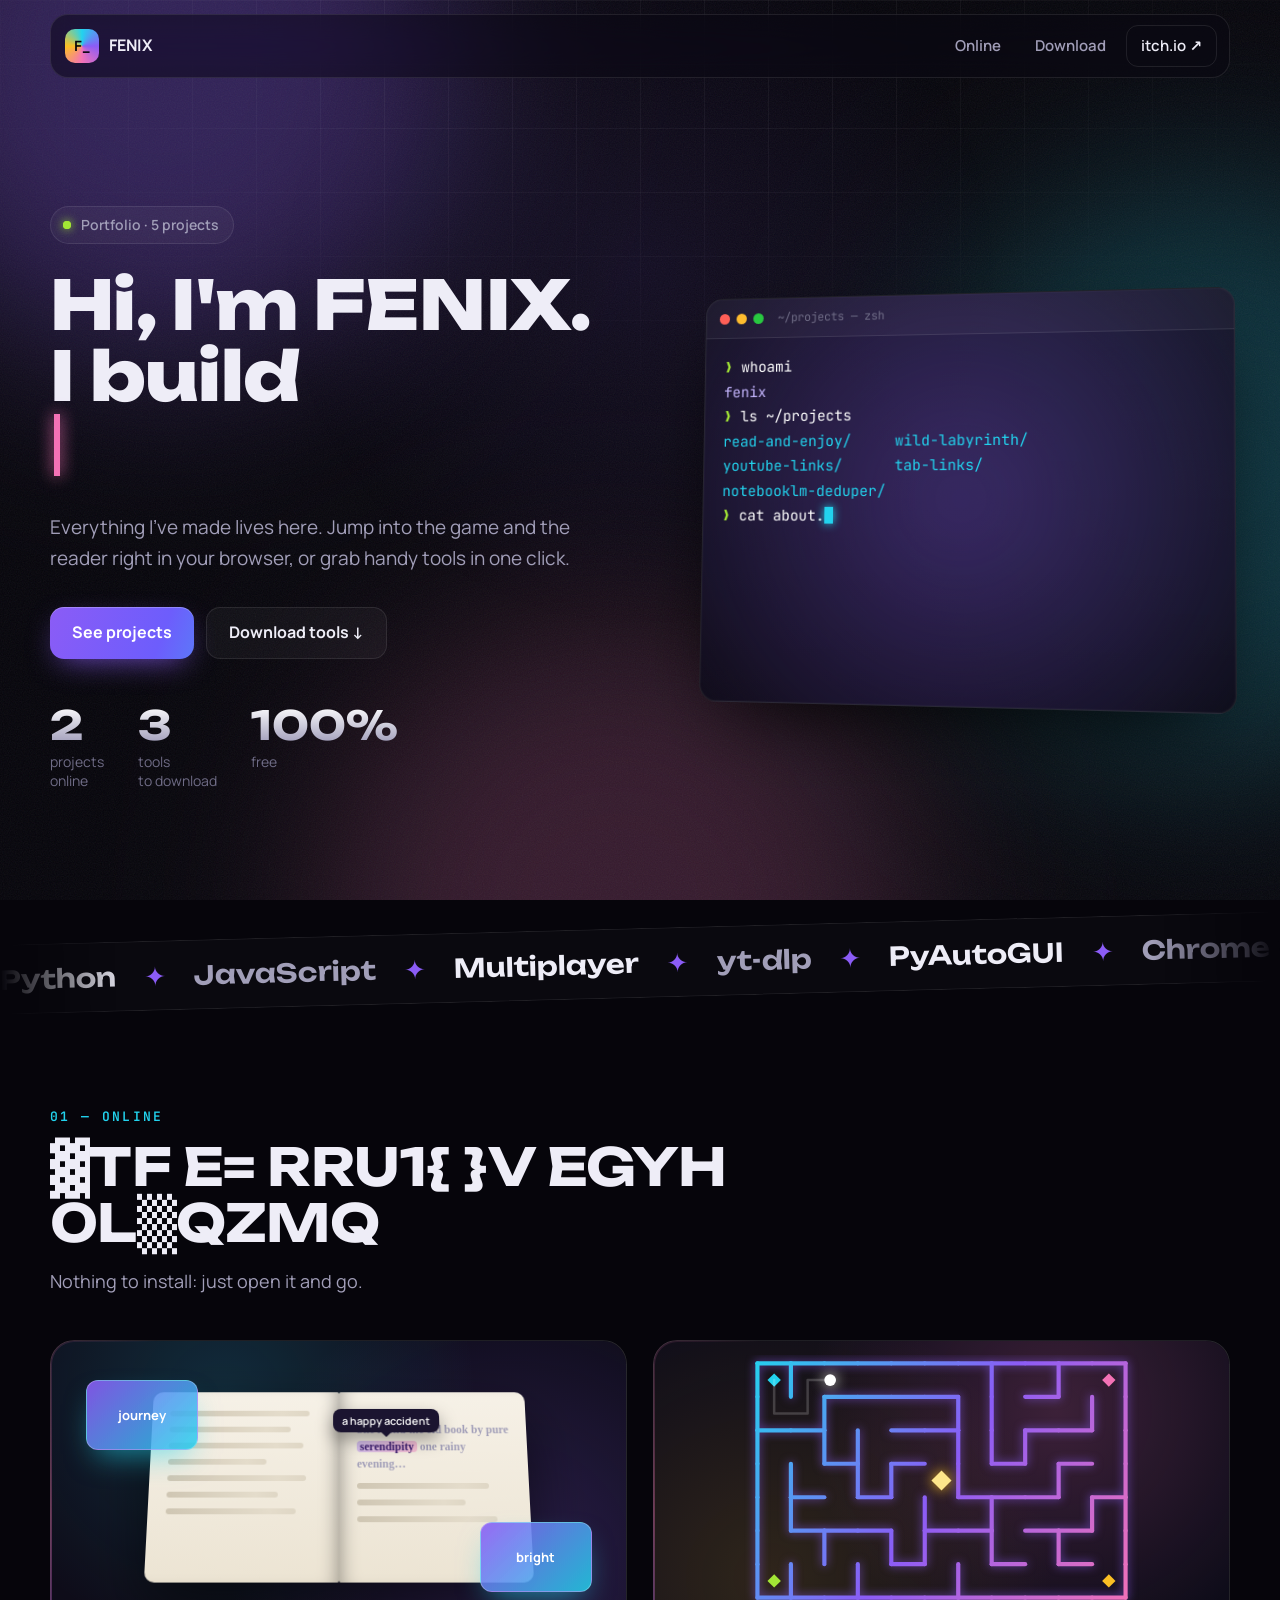
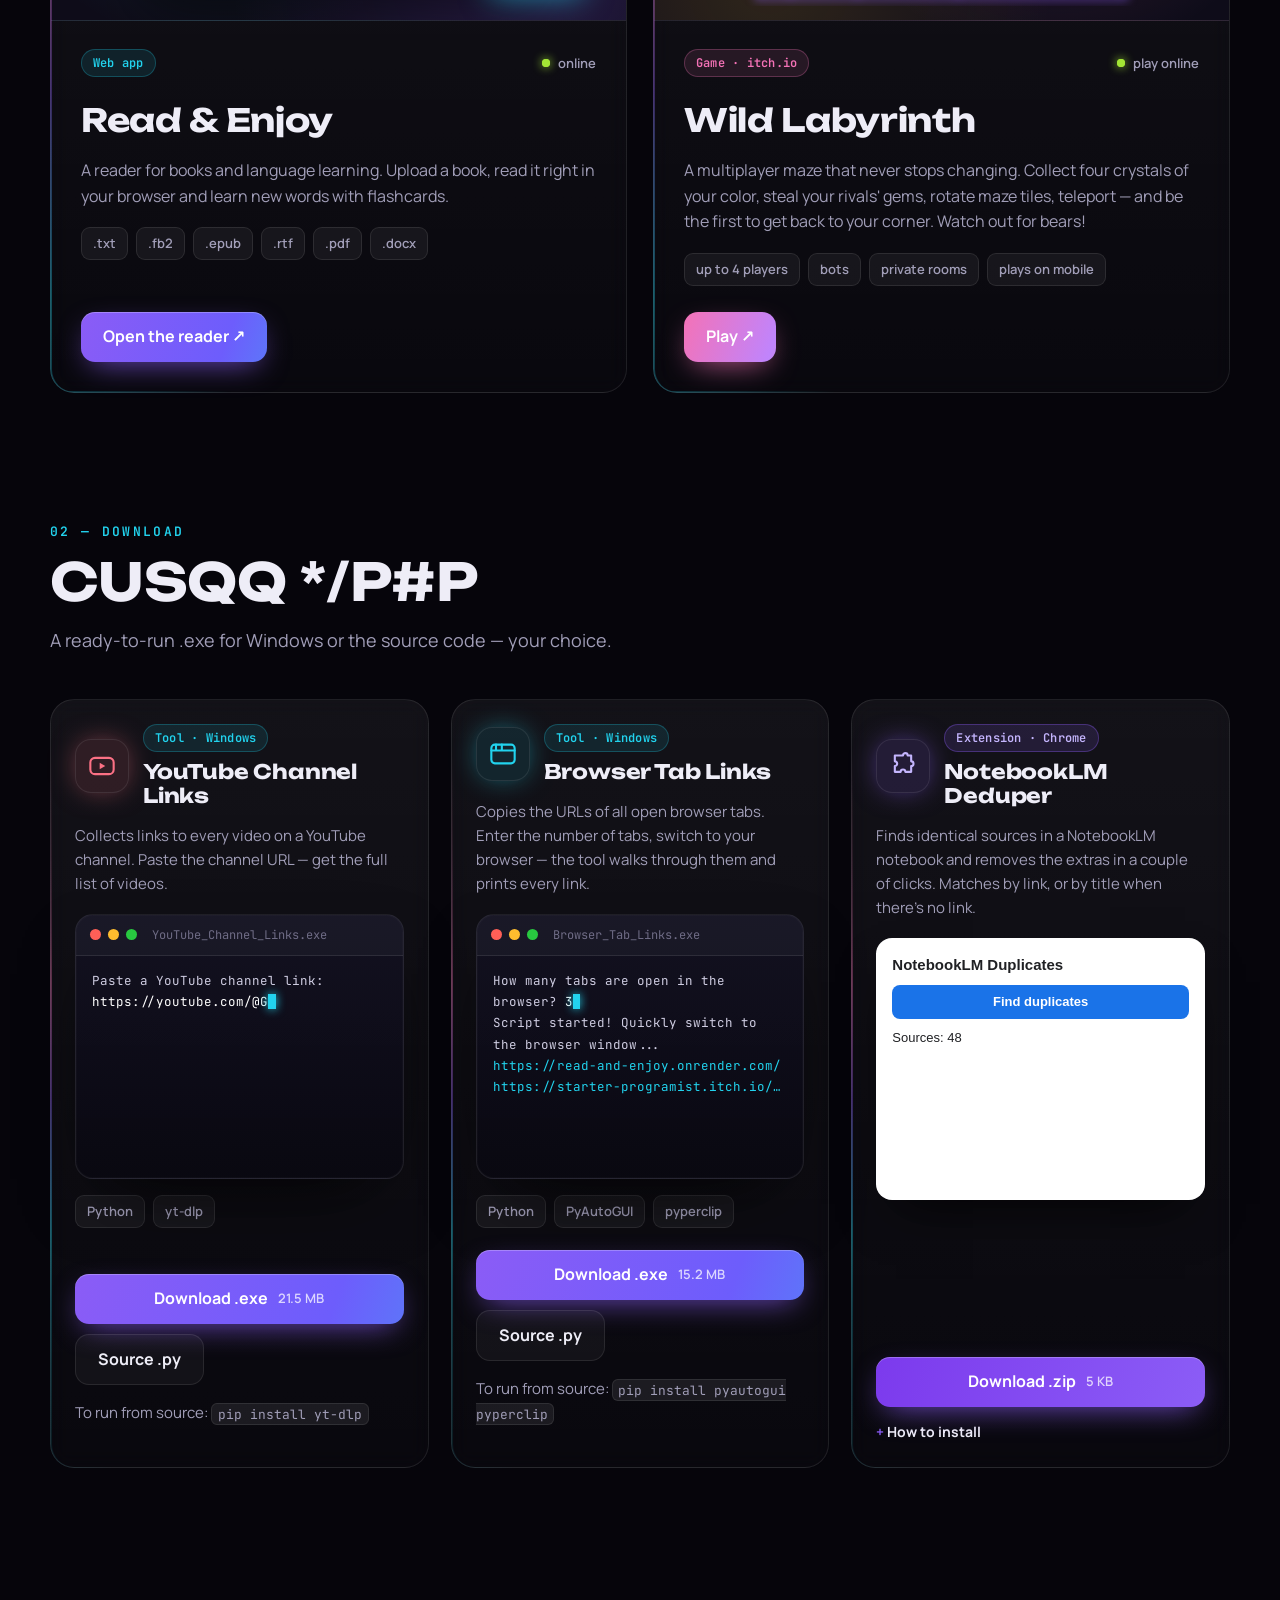
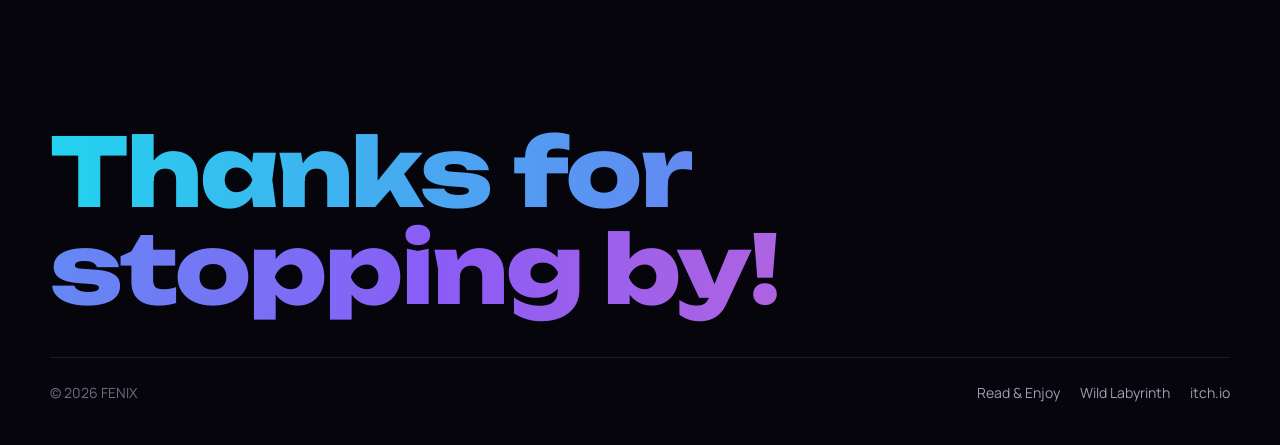
==== index.html @ 43aed77c "My_program First commit" ====
<!doctype html>
<html lang="en">
<head>
  <meta charset="utf-8">
  <meta name="viewport" content="width=device-width, initial-scale=1">
  <title>FENIX — projects</title>
  <meta name="description" content="The Read &amp; Enjoy reader, the Wild Labyrinth game and free tools to download.">
  <meta name="theme-color" content="#06050b">
  <meta property="og:title" content="FENIX — projects">
  <meta property="og:description" content="Games, a reading app and handy tools. Play, read, download.">
  <link rel="icon" href="data:image/svg+xml,%3Csvg xmlns='http://www.w3.org/2000/svg' viewBox='0 0 64 64'%3E%3Cdefs%3E%3ClinearGradient id='g' x1='0' y1='0' x2='1' y2='1'%3E%3Cstop offset='0' stop-color='%2322d3ee'/%3E%3Cstop offset='.5' stop-color='%238b5cf6'/%3E%3Cstop offset='1' stop-color='%23f472b6'/%3E%3C/linearGradient%3E%3C/defs%3E%3Crect width='64' height='64' rx='16' fill='url(%23g)'/%3E%3Ctext x='32' y='43' font-family='monospace' font-size='30' font-weight='700' text-anchor='middle' fill='%2306050b'%3EF_%3C/text%3E%3C/svg%3E">
  <link rel="preconnect" href="https://fonts.googleapis.com">
  <link rel="preconnect" href="https://fonts.gstatic.com" crossorigin>
  <link href="https://fonts.googleapis.com/css2?family=JetBrains+Mono:wght@400;600&family=Manrope:wght@400;500;600;700&family=Unbounded:wght@500;700;800&display=swap" rel="stylesheet">
  <link rel="stylesheet" href="style.css?v=5">
</head>
<body>
  <div class="progress" aria-hidden="true"></div>

  <div class="bg" aria-hidden="true">
    <div class="blob b1"></div>
    <div class="blob b2"></div>
    <div class="blob b3"></div>
    <div class="grid"></div>
    <div class="noise"></div>
  </div>
  <div class="spotlight" aria-hidden="true"></div>

  <header class="nav">
    <a class="brand" href="#top" aria-label="Back to top">
      <span class="brand-mark">F_</span>
      <span class="brand-name">FENIX</span>
    </a>
    <nav class="nav-links">
      <a href="#online">Online</a>
      <a href="#download">Download</a>
      <a class="nav-cta" href="https://starter-programist.itch.io/" target="_blank" rel="noopener">itch.io ↗</a>
    </nav>
  </header>

  <main id="top">
    <!-- ============ HERO ============ -->
    <section class="hero">
      <div class="hero-copy">
        <p class="pill reveal"><span class="pulse"></span>Portfolio · 5 projects</p>
        <h1 class="reveal">
          <span class="h1-line">Hi, I'm FENIX.</span>
          <span class="h1-line">I build</span>
          <span class="h1-typed"><span class="shimmer" id="typed">games</span><span class="caret" aria-hidden="true"></span></span>
        </h1>
        <p class="lead reveal">Everything I've made lives here. Jump into the game and the reader right in your browser, or grab handy tools in one click.</p>
        <div class="actions reveal">
          <a class="btn btn-primary" href="#online"><span>See projects</span></a>
          <a class="btn btn-ghost" href="#download">Download tools ↓</a>
        </div>
        <div class="stats reveal">
          <div class="stat"><b data-count="2">0</b><span>projects<br>online</span></div>
          <div class="stat"><b data-count="3">0</b><span>tools<br>to download</span></div>
          <div class="stat"><b data-count="100" data-suffix="%">0</b><span>free</span></div>
        </div>
      </div>

      <div class="terminal hero-term reveal" role="img" aria-label="Terminal listing my projects">
        <div class="term-bar"><i></i><i></i><i></i><span>~/projects — zsh</span></div>
        <pre class="term-body" data-script="hero" data-loop></pre>
      </div>
    </section>

    <div class="marquee" aria-hidden="true">
      <div class="marquee-track">
        <span>Python</span><span>✦</span><span>JavaScript</span><span>✦</span><span>Multiplayer</span><span>✦</span><span>yt-dlp</span><span>✦</span><span>PyAutoGUI</span><span>✦</span><span>Chrome Extensions</span><span>✦</span><span>WebGL</span><span>✦</span><span>Web Apps</span><span>✦</span>
        <span>Python</span><span>✦</span><span>JavaScript</span><span>✦</span><span>Multiplayer</span><span>✦</span><span>yt-dlp</span><span>✦</span><span>PyAutoGUI</span><span>✦</span><span>Chrome Extensions</span><span>✦</span><span>WebGL</span><span>✦</span><span>Web Apps</span><span>✦</span>
      </div>
    </div>

    <!-- ============ ONLINE ============ -->
    <section id="online" class="section">
      <div class="section-head reveal">
        <p class="eyebrow">01 — online</p>
        <h2 data-scramble>Run it right in your browser</h2>
        <p class="section-sub">Nothing to install: just open it and go.</p>
      </div>

      <div class="online-grid">
        <article class="card card-online reveal" data-tilt>
          <div class="card-visual reader-visual" aria-hidden="true">
            <div class="book">
              <div class="page page-left">
                <span class="ln" style="--w:92%"></span>
                <span class="ln" style="--w:80%"></span>
                <span class="ln" style="--w:88%"></span>
                <span class="ln" style="--w:64%"></span>
                <span class="ln" style="--w:90%"></span>
                <span class="ln" style="--w:72%"></span>
                <span class="ln" style="--w:84%"></span>
              </div>
              <div class="page page-right">
                <p class="book-text">She found the old book by pure <mark class="word">serendipity<span class="tip">a happy accident</span></mark> one rainy evening…</p>
                <span class="ln" style="--w:86%"></span>
                <span class="ln" style="--w:70%"></span>
                <span class="ln" style="--w:90%"></span>
              </div>
            </div>
            <div class="flash f1"><div class="flash-inner"><b>journey</b><b class="back">a long trip</b></div></div>
            <div class="flash f2"><div class="flash-inner"><b>bright</b><b class="back">full of light</b></div></div>
          </div>
          <div class="card-body">
            <div class="card-top">
              <span class="badge">Web app</span>
              <span class="live"><span class="pulse"></span>online</span>
            </div>
            <h3>Read &amp; Enjoy</h3>
            <p>A reader for books and language learning. Upload a book, read it right in your browser and learn new words with flashcards.</p>
            <ul class="chips">
              <li>.txt</li><li>.fb2</li><li>.epub</li><li>.rtf</li><li>.pdf</li><li>.docx</li>
            </ul>
            <a class="btn btn-primary" href="https://read-and-enjoy.onrender.com" target="_blank" rel="noopener"><span>Open the reader ↗</span></a>
          </div>
        </article>

        <article class="card card-online reveal" data-tilt>
          <div class="card-visual maze-visual" aria-hidden="true">
            <svg class="maze" viewBox="0 0 460 300" preserveAspectRatio="xMidYMid meet"></svg>
          </div>
          <div class="card-body">
            <div class="card-top">
              <span class="badge badge-pink">Game · itch.io</span>
              <span class="live"><span class="pulse"></span>play online</span>
            </div>
            <h3>Wild Labyrinth</h3>
            <p>A multiplayer maze that never stops changing. Collect four crystals of your color, steal your rivals' gems, rotate maze tiles, teleport — and be the first to get back to your corner. Watch out for bears!</p>
            <ul class="chips">
              <li>up to 4 players</li><li>bots</li><li>private rooms</li><li>plays on mobile</li>
            </ul>
            <a class="btn btn-primary btn-pink" href="https://starter-programist.itch.io/wild-labrynth" target="_blank" rel="noopener"><span>Play ↗</span></a>
          </div>
        </article>
      </div>
    </section>

    <!-- ============ DOWNLOAD ============ -->
    <section id="download" class="section">
      <div class="section-head reveal">
        <p class="eyebrow">02 — download</p>
        <h2 data-scramble>Handy tools</h2>
        <p class="section-sub">A ready-to-run .exe for Windows or the source code — your choice.</p>
      </div>

      <div class="dl-grid">
        <article class="card dl-card reveal" data-tilt>
          <div class="dl-head">
            <div class="dl-icon icon-red">
              <svg viewBox="0 0 24 24" aria-hidden="true"><rect x="2" y="5" width="20" height="14" rx="4"/><path d="M10 9.2v5.6l4.8-2.8z" class="fill"/></svg>
            </div>
            <div>
              <span class="badge">Tool · Windows</span>
              <h3>YouTube Channel Links</h3>
            </div>
          </div>
          <p>Collects links to every video on a YouTube channel. Paste the channel URL — get the full list of videos.</p>
          <div class="terminal mini">
            <div class="term-bar"><i></i><i></i><i></i><span>YouTube_Channel_Links.exe</span></div>
            <pre class="term-body" data-script="youtube"></pre>
          </div>
          <ul class="chips"><li>Python</li><li>yt-dlp</li></ul>
          <div class="dl-actions">
            <a class="btn btn-primary" href="downloads/YouTube_Channel_Links.exe" download><span>Download .exe</span><small>21.5 MB</small></a>
            <a class="btn btn-ghost" href="code.html?file=youtube">Source .py</a>
          </div>
          <p class="hint">To run from source: <code>pip install yt-dlp</code></p>
        </article>

        <article class="card dl-card reveal" data-tilt>
          <div class="dl-head">
            <div class="dl-icon icon-cyan">
              <svg viewBox="0 0 24 24" aria-hidden="true"><rect x="2" y="4" width="20" height="16" rx="3"/><path d="M2 9h20M6 4v5M11 4v5"/></svg>
            </div>
            <div>
              <span class="badge">Tool · Windows</span>
              <h3>Browser Tab Links</h3>
            </div>
          </div>
          <p>Copies the URLs of all open browser tabs. Enter the number of tabs, switch to your browser — the tool walks through them and prints every link.</p>
          <div class="terminal mini">
            <div class="term-bar"><i></i><i></i><i></i><span>Browser_Tab_Links.exe</span></div>
            <pre class="term-body" data-script="tabs"></pre>
          </div>
          <ul class="chips"><li>Python</li><li>PyAutoGUI</li><li>pyperclip</li></ul>
          <div class="dl-actions">
            <a class="btn btn-primary" href="downloads/Browser_Tab_Links.exe" download><span>Download .exe</span><small>15.2 MB</small></a>
            <a class="btn btn-ghost" href="code.html?file=tabs">Source .py</a>
          </div>
          <p class="hint">To run from source: <code>pip install pyautogui pyperclip</code></p>
        </article>

        <article class="card dl-card reveal" data-tilt>
          <div class="dl-head">
            <div class="dl-icon icon-violet">
              <svg viewBox="0 0 24 24" aria-hidden="true"><path d="M9 3h3a2 2 0 1 1 4 0h3v5a2 2 0 1 1 0 4v5h-5a2 2 0 1 0-4 0H5v-5a2 2 0 1 0 0-4V3z"/></svg>
            </div>
            <div>
              <span class="badge badge-violet">Extension · Chrome</span>
              <h3>NotebookLM Deduper</h3>
            </div>
          </div>
          <p>Finds identical sources in a NotebookLM notebook and removes the extras in a couple of clicks. Matches by link, or by title when there's no link.</p>
          <div class="popup-mock" data-popup>
            <div class="pm-title">NotebookLM Duplicates</div>
            <div class="pm-btn">Find duplicates</div>
            <div class="pm-status">Open a notebook and press the button.</div>
            <div class="pm-list">
              <div>youtube.com/watch?v=dQw… — remove: 2</div>
              <div>Lecture 3. Neural networks — remove: 1</div>
              <div>medium.com/@ai/attention… — remove: 1</div>
            </div>
            <div class="pm-btn pm-danger">Remove found duplicates</div>
          </div>
          <div class="dl-actions">
            <a class="btn btn-primary btn-violet" href="downloads/notebooklm_deduper.zip" download><span>Download .zip</span><small>5 KB</small></a>
          </div>
          <details class="install">
            <summary>How to install</summary>
            <ol>
              <li>Unzip the archive — you'll get the <code>notebooklm_deduper</code> folder.</li>
              <li>Open <code>chrome://extensions</code> in Chrome.</li>
              <li>Turn on “Developer mode” in the top right corner.</li>
              <li>Click “Load unpacked” and pick the folder.</li>
            </ol>
          </details>
        </article>
      </div>

      <div class="notice reveal">
        <div class="notice-icon">
          <svg viewBox="0 0 24 24" aria-hidden="true"><path d="M12 2l8 3v6c0 5-3.4 9.4-8 11-4.6-1.6-8-6-8-11V5z"/><path d="M8.5 12l2.5 2.5 4.5-5"/></svg>
        </div>
        <p><strong>Windows may warn you about an “unknown publisher”.</strong> That happens with any program without a paid code-signing certificate. Click “More info” → “Run anyway”. Rather not run an .exe? Download the source and run it with Python.</p>
      </div>
    </section>
  </main>

  <footer class="footer">
    <p class="footer-big"><span class="shimmer">Thanks for stopping by!</span></p>
    <div class="footer-row">
      <span>© <span id="year">2026</span> FENIX</span>
      <nav>
        <a href="https://read-and-enjoy.onrender.com" target="_blank" rel="noopener">Read &amp; Enjoy</a>
        <a href="https://starter-programist.itch.io/wild-labrynth" target="_blank" rel="noopener">Wild Labyrinth</a>
        <a href="https://starter-programist.itch.io/" target="_blank" rel="noopener">itch.io</a>
      </nav>
    </div>
  </footer>

  <script src="script.js?v=5"></script>
</body>
</html>
---- style.css ----
@property --angle {
  syntax: "<angle>";
  initial-value: 0deg;
  inherits: false;
}

:root {
  --bg: #06050b;
  --bg-2: #0e0c19;
  --text: #eeedf7;
  --muted: #a19eb8;
  --dim: #6f6c86;
  --line: rgba(255, 255, 255, .09);
  --glass: rgba(255, 255, 255, .04);
  --cyan: #22d3ee;
  --violet: #8b5cf6;
  --pink: #f472b6;
  --amber: #fbbf24;
  --lime: #a3e635;
  --red: #fb7185;
  --grad: linear-gradient(90deg, var(--cyan), var(--violet), var(--pink), var(--amber), var(--cyan));
  --radius: 24px;
  --font-display: "Unbounded", system-ui, sans-serif;
  --font-body: "Manrope", system-ui, sans-serif;
  --font-mono: "JetBrains Mono", ui-monospace, Consolas, monospace;
  color-scheme: dark;
}

*, *::before, *::after { box-sizing: border-box; }

html { scroll-behavior: smooth; scroll-padding-top: 90px; }

body {
  margin: 0;
  background: var(--bg);
  color: var(--text);
  font: 16px/1.6 var(--font-body);
  overflow-x: hidden;
  -webkit-font-smoothing: antialiased;
}

a { color: inherit; text-decoration: none; }

::selection { background: rgba(139, 92, 246, .45); }

code {
  font-family: var(--font-mono);
  font-size: .86em;
  padding: .12em .45em;
  border-radius: 6px;
  background: rgba(255, 255, 255, .07);
  border: 1px solid var(--line);
}

/* ---------- background ---------- */
.bg { position: fixed; inset: 0; z-index: -2; overflow: hidden; pointer-events: none; }

.blob {
  position: absolute;
  width: 46vmax;
  height: 46vmax;
  border-radius: 50%;
  filter: blur(90px);
  opacity: .32;
  mix-blend-mode: screen;
}
.b1 { background: var(--violet); top: -18vmax; left: -10vmax; animation: drift1 22s ease-in-out infinite alternate; }
.b2 { background: var(--cyan); top: 20vh; right: -18vmax; opacity: .22; animation: drift2 26s ease-in-out infinite alternate; }
.b3 { background: var(--pink); bottom: -24vmax; left: 25vw; opacity: .2; animation: drift3 30s ease-in-out infinite alternate; }

@keyframes drift1 { to { transform: translate(18vw, 22vh) scale(1.15); } }
@keyframes drift2 { to { transform: translate(-22vw, 18vh) scale(.9); } }
@keyframes drift3 { to { transform: translate(-16vw, -26vh) scale(1.2); } }

.grid {
  position: absolute;
  inset: 0;
  background-image:
    linear-gradient(rgba(255, 255, 255, .045) 1px, transparent 1px),
    linear-gradient(90deg, rgba(255, 255, 255, .045) 1px, transparent 1px);
  background-size: 64px 64px;
  mask-image: radial-gradient(ellipse 80% 60% at 50% 0%, #000 30%, transparent 75%);
  -webkit-mask-image: radial-gradient(ellipse 80% 60% at 50% 0%, #000 30%, transparent 75%);
}

.noise {
  position: absolute;
  inset: 0;
  opacity: .07;
  background-image: url("data:image/svg+xml,%3Csvg xmlns='http://www.w3.org/2000/svg' width='160' height='160'%3E%3Cfilter id='n'%3E%3CfeTurbulence type='fractalNoise' baseFrequency='.85' numOctaves='3' stitchTiles='stitch'/%3E%3C/filter%3E%3Crect width='100%25' height='100%25' filter='url(%23n)'/%3E%3C/svg%3E");
}

.spotlight {
  position: fixed;
  inset: 0;
  z-index: -1;
  pointer-events: none;
  background: radial-gradient(600px circle at var(--x, 50%) var(--y, 30%), rgba(139, 92, 246, .1), transparent 60%);
}

.progress {
  position: fixed;
  top: 0;
  left: 0;
  height: 3px;
  width: 100%;
  z-index: 100;
  transform-origin: 0 50%;
  transform: scaleX(var(--p, 0));
  background: var(--grad);
  box-shadow: 0 0 14px rgba(139, 92, 246, .8);
}

/* ---------- shimmer text ---------- */
.shimmer {
  background: var(--grad);
  background-size: 300% 100%;
  -webkit-background-clip: text;
  background-clip: text;
  color: transparent;
  animation: shimmer 7s linear infinite;
}
@keyframes shimmer { to { background-position: 150% 0; } }

/* ---------- nav ---------- */
.nav {
  position: sticky;
  top: 14px;
  z-index: 50;
  display: flex;
  align-items: center;
  justify-content: space-between;
  gap: 16px;
  width: min(1180px, calc(100% - 32px));
  margin: 14px auto 0;
  padding: 10px 12px 10px 14px;
  border: 1px solid var(--line);
  border-radius: 18px;
  background: rgba(10, 9, 18, .55);
  backdrop-filter: blur(16px) saturate(140%);
  -webkit-backdrop-filter: blur(16px) saturate(140%);
}

.brand { display: flex; align-items: center; gap: 10px; font-weight: 700; letter-spacing: .01em; }
.brand-mark {
  display: grid;
  place-items: center;
  width: 34px;
  height: 34px;
  border-radius: 10px;
  font: 700 14px var(--font-mono);
  color: var(--bg);
  background: conic-gradient(from var(--angle), var(--cyan), var(--violet), var(--pink), var(--amber), var(--cyan));
  animation: spin 6s linear infinite;
}
@keyframes spin { to { --angle: 360deg; } }

.nav-links { display: flex; align-items: center; gap: 6px; }
.nav-links a {
  padding: 8px 14px;
  border-radius: 12px;
  color: var(--muted);
  font-weight: 600;
  font-size: 15px;
  transition: color .2s, background .2s;
}
.nav-links a:hover { color: var(--text); background: rgba(255, 255, 255, .06); }
.nav-links .nav-cta { color: var(--text); border: 1px solid var(--line); }

/* ---------- layout ---------- */
main { width: min(1180px, calc(100% - 32px)); margin: 0 auto; }

.section { padding: 110px 0 20px; }

.section-head { max-width: 720px; margin-bottom: 44px; }

.eyebrow {
  margin: 0 0 14px;
  font: 600 13px var(--font-mono);
  letter-spacing: .18em;
  text-transform: uppercase;
  color: var(--cyan);
}

h1, h2, h3 { font-family: var(--font-display); margin: 0; letter-spacing: -.01em; }

h2 { font-size: clamp(30px, 4.6vw, 52px); line-height: 1.08; font-weight: 700; }

.section-sub { margin: 16px 0 0; color: var(--muted); font-size: 18px; }

/* ---------- hero ---------- */
.hero {
  display: grid;
  grid-template-columns: 1.05fr .95fr;
  align-items: center;
  gap: 48px;
  min-height: calc(100vh - 80px);
  padding: 60px 0 40px;
}

.pill {
  display: inline-flex;
  align-items: center;
  gap: 10px;
  margin: 0 0 26px;
  padding: 7px 14px 7px 12px;
  border: 1px solid var(--line);
  border-radius: 99px;
  background: var(--glass);
  color: var(--muted);
  font-size: 14px;
  font-weight: 600;
}

.pulse {
  position: relative;
  width: 8px;
  height: 8px;
  border-radius: 50%;
  background: var(--lime);
  box-shadow: 0 0 10px var(--lime);
  flex: none;
}
.pulse::after {
  content: "";
  position: absolute;
  inset: 0;
  border-radius: 50%;
  border: 2px solid var(--lime);
  animation: ping 1.8s ease-out infinite;
}
@keyframes ping { to { transform: scale(3); opacity: 0; } }

h1 { font-size: clamp(36px, 5.6vw, 68px); line-height: 1.04; font-weight: 800; }
.h1-line { display: block; }
.h1-typed { display: block; min-height: 1.1em; white-space: nowrap; }

.caret {
  display: inline-block;
  width: .08em;
  height: .9em;
  margin-left: .06em;
  vertical-align: -.06em;
  background: var(--pink);
  box-shadow: 0 0 16px var(--pink);
  animation: blink 1s steps(1) infinite;
}
@keyframes blink { 50% { opacity: 0; } }

.lead { max-width: 540px; margin: 26px 0 0; color: var(--muted); font-size: clamp(17px, 1.6vw, 19px); }

.actions { display: flex; flex-wrap: wrap; gap: 12px; margin-top: 34px; }

.stats { display: flex; gap: 34px; margin-top: 46px; }
.stat b {
  display: block;
  font: 700 clamp(30px, 3.4vw, 40px)/1 var(--font-display);
  background: linear-gradient(180deg, #fff, #9d9ab8);
  -webkit-background-clip: text;
  background-clip: text;
  color: transparent;
}
.stat span { display: block; margin-top: 8px; color: var(--dim); font-size: 14px; line-height: 1.35; }

/* ---------- buttons ---------- */
.btn {
  position: relative;
  display: inline-flex;
  align-items: center;
  justify-content: center;
  gap: 10px;
  min-height: 50px;
  padding: 12px 22px;
  border-radius: 14px;
  font-weight: 700;
  font-size: 16px;
  white-space: nowrap;
  overflow: hidden;
  isolation: isolate;
  transition: transform .25s cubic-bezier(.2, .8, .2, 1), box-shadow .25s, background-color .25s;
}
.btn:hover { transform: translateY(-2px); }
.btn:active { transform: translateY(0) scale(.98); }
.btn:focus-visible { outline: 2px solid var(--cyan); outline-offset: 3px; }

.btn-primary {
  color: #fff;
  background: linear-gradient(110deg, var(--violet), #6d5dfc 40%, var(--cyan));
  background-size: 200% 100%;
  box-shadow: 0 10px 30px -10px rgba(139, 92, 246, .8), inset 0 1px 0 rgba(255, 255, 255, .25);
  animation: btnflow 5s ease-in-out infinite alternate;
}
.btn-primary:hover { box-shadow: 0 16px 40px -10px rgba(139, 92, 246, 1), inset 0 1px 0 rgba(255, 255, 255, .3); }
.btn-primary::after {
  content: "";
  position: absolute;
  inset: 0;
  z-index: -1;
  background: linear-gradient(100deg, transparent 30%, rgba(255, 255, 255, .45) 50%, transparent 70%);
  transform: translateX(-120%);
  animation: sweep 3.6s ease-in-out infinite;
}
@keyframes btnflow { to { background-position: 100% 0; } }
@keyframes sweep { 60%, 100% { transform: translateX(120%); } }

.btn-pink { background-image: linear-gradient(110deg, var(--pink), #c084fc 50%, var(--amber)); box-shadow: 0 10px 30px -10px rgba(244, 114, 182, .8); }
.btn-pink:hover { box-shadow: 0 16px 40px -10px rgba(244, 114, 182, 1); }
.btn-violet { background-image: linear-gradient(110deg, #7c3aed, var(--violet) 50%, var(--pink)); }

.btn small { font-weight: 600; font-size: 13px; opacity: .75; }

.btn-ghost {
  color: var(--text);
  border: 1px solid var(--line);
  background: rgba(255, 255, 255, .04);
}
.btn-ghost:hover { background: rgba(255, 255, 255, .09); border-color: rgba(255, 255, 255, .2); }

/* ---------- terminal ---------- */
.terminal {
  position: relative;
  border: 1px solid var(--line);
  border-radius: 18px;
  background: linear-gradient(180deg, rgba(20, 18, 34, .88), rgba(10, 9, 18, .92));
  box-shadow: 0 30px 80px -30px rgba(0, 0, 0, .9), 0 0 0 1px rgba(255, 255, 255, .02) inset;
  overflow: hidden;
}

.term-bar {
  display: flex;
  align-items: center;
  gap: 7px;
  padding: 12px 14px;
  border-bottom: 1px solid var(--line);
  background: rgba(255, 255, 255, .03);
}
.term-bar i { width: 11px; height: 11px; border-radius: 50%; background: #ff5f57; }
.term-bar i:nth-child(2) { background: #febc2e; }
.term-bar i:nth-child(3) { background: #28c840; }
.term-bar span { margin-left: 8px; color: var(--dim); font: 12px var(--font-mono); overflow: hidden; text-overflow: ellipsis; white-space: nowrap; }

.term-body {
  margin: 0;
  padding: 18px 20px 22px;
  font: 14px/1.7 var(--font-mono);
  color: #cfcde2;
  white-space: pre-wrap;
  word-break: break-word;
}
.term-body .t-row { display: block; }
.term-body .pr { color: var(--lime); }
.term-body .ty { color: #fff; }
.term-body .c { color: var(--cyan); }
.term-body .v { color: #c4b5fd; }
.term-body .ok { color: var(--lime); }
.term-body .dim { color: var(--dim); }
.term-caret {
  display: inline-block;
  width: .6em;
  height: 1.15em;
  vertical-align: -.2em;
  background: var(--cyan);
  box-shadow: 0 0 10px var(--cyan);
  animation: blink 1s steps(1) infinite;
}

.hero-term { transform: perspective(1200px) rotateY(-8deg) rotateX(3deg); }
.hero-term .term-body { min-height: 372px; font-size: 15px; }
.hero-term::before {
  content: "";
  position: absolute;
  inset: -40%;
  z-index: -1;
  background: radial-gradient(circle, rgba(139, 92, 246, .35), transparent 60%);
  filter: blur(40px);
}

.terminal.mini .term-body { min-height: 222px; font-size: 12.5px; padding: 14px 16px 16px; }
.terminal.mini .t-row.c { white-space: nowrap; overflow: hidden; text-overflow: ellipsis; }

/* ---------- marquee ---------- */
.marquee {
  margin: 30px calc(50% - 50vw) 0;
  padding: 18px 0;
  border-block: 1px solid var(--line);
  background: rgba(255, 255, 255, .02);
  overflow: hidden;
  transform: rotate(-1.5deg);
  mask-image: linear-gradient(90deg, transparent, #000 10%, #000 90%, transparent);
  -webkit-mask-image: linear-gradient(90deg, transparent, #000 10%, #000 90%, transparent);
}
.marquee-track {
  display: flex;
  gap: 28px;
  width: max-content;
  animation: marquee 32s linear infinite;
  font: 600 clamp(18px, 2.4vw, 26px) var(--font-display);
  color: var(--muted);
}
.marquee-track span:nth-child(4n + 1) { color: var(--text); }
.marquee-track span:nth-child(even) { color: var(--violet); }
@keyframes marquee { to { transform: translateX(calc(-50% - 14px)); } }

/* ---------- cards ---------- */
.card {
  position: relative;
  border-radius: var(--radius);
  border: 1px solid var(--line);
  background: linear-gradient(180deg, rgba(255, 255, 255, .055), rgba(255, 255, 255, .015));
  backdrop-filter: blur(10px);
  -webkit-backdrop-filter: blur(10px);
  isolation: isolate;
  transition: transform .4s cubic-bezier(.2, .8, .2, 1), border-color .3s;
}

/* rotating gradient border */
.card::before {
  content: "";
  position: absolute;
  inset: -1px;
  z-index: 2;
  border-radius: inherit;
  padding: 1.5px;
  background: conic-gradient(from var(--angle), transparent 0 55%, var(--cyan), var(--violet), var(--pink), transparent 92%);
  -webkit-mask: linear-gradient(#000 0 0) content-box, linear-gradient(#000 0 0);
  -webkit-mask-composite: xor;
  mask: linear-gradient(#000 0 0) content-box exclude, linear-gradient(#000 0 0);
  animation: spin 5s linear infinite;
  opacity: .35;
  transition: opacity .4s;
  pointer-events: none;
}
.card:hover::before { opacity: 1; }

/* cursor spotlight */
.card::after {
  content: "";
  position: absolute;
  inset: 0;
  z-index: -1;
  border-radius: inherit;
  background: radial-gradient(420px circle at var(--mx, 50%) var(--my, 50%), rgba(139, 92, 246, .16), transparent 45%);
  opacity: 0;
  transition: opacity .3s;
  pointer-events: none;
}
.card:hover::after { opacity: 1; }

.badge {
  display: inline-block;
  padding: 5px 11px;
  border-radius: 99px;
  font: 600 12px var(--font-mono);
  letter-spacing: .02em;
  color: var(--cyan);
  background: rgba(34, 211, 238, .1);
  border: 1px solid rgba(34, 211, 238, .25);
}
.badge-pink { color: var(--pink); background: rgba(244, 114, 182, .1); border-color: rgba(244, 114, 182, .28); }
.badge-violet { color: #c4b5fd; background: rgba(139, 92, 246, .14); border-color: rgba(139, 92, 246, .35); }

.live { display: inline-flex; align-items: center; gap: 8px; color: var(--muted); font-size: 13px; font-weight: 600; }

.chips { display: flex; flex-wrap: wrap; gap: 8px; margin: 18px 0 0; padding: 0; list-style: none; }
.chips li {
  padding: 5px 11px;
  border-radius: 9px;
  font-size: 13px;
  font-weight: 600;
  color: var(--muted);
  background: rgba(255, 255, 255, .05);
  border: 1px solid var(--line);
}

/* ---------- online cards ---------- */
.online-grid { display: grid; grid-template-columns: repeat(2, minmax(0, 1fr)); gap: 26px; }

.card-online { display: flex; flex-direction: column; }
.card-online .card-body { display: flex; flex-direction: column; flex: 1; padding: 28px 30px 30px; }
.card-online .card-body > .btn { align-self: flex-start; margin-top: auto; }
.card-online .chips { margin-bottom: 26px; }
.card-top { display: flex; align-items: center; justify-content: space-between; gap: 12px; flex-wrap: wrap; }
.card-online h3 { margin-top: 18px; font-size: clamp(24px, 2.6vw, 32px); }
.card-online p { margin: 12px 0 0; color: var(--muted); }

.card-visual {
  position: relative;
  height: 280px;
  overflow: hidden;
  border-radius: calc(var(--radius) - 1px) calc(var(--radius) - 1px) 0 0;
  border-bottom: 1px solid var(--line);
  background:
    radial-gradient(circle at 30% 20%, rgba(34, 211, 238, .16), transparent 55%),
    radial-gradient(circle at 80% 80%, rgba(139, 92, 246, .22), transparent 55%),
    var(--bg-2);
}

/* reader visual */
.book {
  position: absolute;
  left: 50%;
  top: 50%;
  display: flex;
  width: min(380px, 84%);
  height: 196px;
  transform: translate(-50%, -48%) perspective(900px) rotateX(14deg);
  filter: drop-shadow(0 26px 30px rgba(0, 0, 0, .55));
}
.page {
  flex: 1;
  display: flex;
  flex-direction: column;
  gap: 11px;
  padding: 20px 18px;
  background: linear-gradient(180deg, #f6f1e7, #ece4d3);
}
.page-left { border-radius: 10px 2px 2px 10px; box-shadow: inset -14px 0 18px -12px rgba(0, 0, 0, .35); }
.page-right { border-radius: 2px 10px 10px 2px; box-shadow: inset 14px 0 18px -12px rgba(0, 0, 0, .35); }
.ln {
  display: block;
  width: var(--w);
  height: 6px;
  border-radius: 4px;
  background: linear-gradient(90deg, #cfc6b3 0%, #e4dccb 40%, #cfc6b3 80%);
  background-size: 200% 100%;
  animation: skeleton 2.4s linear infinite;
}
@keyframes skeleton { to { background-position: -200% 0; } }

.book-text { margin: 0 0 4px; color: #3b3427; font: 600 11.5px/1.55 Georgia, serif; }
.word {
  position: relative;
  padding: 0 3px;
  border-radius: 4px;
  color: #3b1d6e;
  background: linear-gradient(120deg, rgba(139, 92, 246, .35), rgba(244, 114, 182, .4));
  animation: glowword 3s ease-in-out infinite;
}
@keyframes glowword { 50% { box-shadow: 0 0 0 3px rgba(139, 92, 246, .25); } }
.tip {
  position: absolute;
  left: 50%;
  bottom: calc(100% + 9px);
  transform: translateX(-50%);
  padding: 5px 9px;
  border-radius: 8px;
  white-space: nowrap;
  color: #fff;
  font: 600 11px var(--font-body);
  background: #1b1430;
  box-shadow: 0 8px 18px rgba(0, 0, 0, .35);
  animation: tip 4s ease-in-out infinite;
}
.tip::after {
  content: "";
  position: absolute;
  left: 50%;
  top: 100%;
  border: 5px solid transparent;
  border-top-color: #1b1430;
  transform: translateX(-50%);
}
@keyframes tip {
  0%, 12% { opacity: 0; transform: translate(-50%, 6px); }
  22%, 78% { opacity: 1; transform: translate(-50%, 0); }
  90%, 100% { opacity: 0; transform: translate(-50%, 6px); }
}

.flash { position: absolute; width: 112px; height: 70px; perspective: 600px; animation: float 6s ease-in-out infinite; }
.f1 { left: 6%; top: 14%; }
.f2 { right: 6%; bottom: 10%; animation-delay: -3s; }
.flash-inner {
  position: relative;
  width: 100%;
  height: 100%;
  transform-style: preserve-3d;
  animation: flip 6s ease-in-out infinite;
}
.f2 .flash-inner { animation-delay: -3s; }
.flash b {
  position: absolute;
  inset: 0;
  display: grid;
  place-items: center;
  border-radius: 12px;
  font: 700 13px var(--font-body);
  backface-visibility: hidden;
  -webkit-backface-visibility: hidden;
  color: #fff;
  background: linear-gradient(135deg, rgba(139, 92, 246, .9), rgba(34, 211, 238, .85));
  border: 1px solid rgba(255, 255, 255, .25);
  box-shadow: 0 14px 30px -10px rgba(34, 211, 238, .6);
}
.flash b.back { transform: rotateY(180deg); background: linear-gradient(135deg, rgba(244, 114, 182, .92), rgba(251, 191, 36, .85)); }
@keyframes float { 50% { translate: 0 -10px; } }
@keyframes flip { 0%, 40% { transform: rotateY(0); } 50%, 90% { transform: rotateY(180deg); } 100% { transform: rotateY(360deg); } }

/* maze visual */
.maze-visual {
  background:
    radial-gradient(circle at 70% 25%, rgba(244, 114, 182, .2), transparent 55%),
    radial-gradient(circle at 20% 85%, rgba(251, 191, 36, .14), transparent 55%),
    var(--bg-2);
}
.maze { position: absolute; inset: 14px; width: calc(100% - 28px); height: calc(100% - 28px); }
.maze .walls-group { transition: opacity .6s; }
.maze.fading .walls-group { opacity: 0; }
.maze .walls {
  fill: none;
  stroke: url(#mazeGrad);
  stroke-width: 5;
  stroke-linecap: round;
  filter: drop-shadow(0 0 6px rgba(139, 92, 246, .7));
}
.maze .walls line {
  stroke-dasharray: 40;
  stroke-dashoffset: 40;
  transition: stroke-dashoffset .7s cubic-bezier(.6, .1, .2, 1);
}
.maze.drawn .walls line { stroke-dashoffset: 0; }
.maze .gem { transform-box: fill-box; transform-origin: center; animation: gem 1.8s ease-in-out infinite; }
.maze .gem.gold { animation-duration: 1.1s; filter: drop-shadow(0 0 8px #fbbf24); }
@keyframes gem { 50% { transform: scale(1.35) rotate(45deg); } }
.maze .runner { filter: drop-shadow(0 0 8px #fff); }

/* ---------- download cards ---------- */
.dl-grid { display: grid; grid-template-columns: repeat(3, minmax(0, 1fr)); gap: 22px; }

.dl-card { display: flex; flex-direction: column; padding: 24px; }
.dl-card > p { margin: 16px 0 18px; color: var(--muted); font-size: 15px; }
.dl-card h3 { margin-top: 8px; font-size: 20px; line-height: 1.2; }
.dl-card .chips { margin-top: 16px; }

.dl-head { display: flex; align-items: center; gap: 14px; }
.dl-icon {
  display: grid;
  place-items: center;
  flex: none;
  width: 54px;
  height: 54px;
  border-radius: 16px;
  border: 1px solid var(--line);
}
.dl-icon svg { width: 28px; height: 28px; fill: none; stroke: currentColor; stroke-width: 1.8; stroke-linecap: round; stroke-linejoin: round; }
.dl-icon .fill { fill: currentColor; stroke: none; }
.icon-red { color: var(--red); background: rgba(251, 113, 133, .12); box-shadow: 0 0 30px -8px rgba(251, 113, 133, .7); }
.icon-cyan { color: var(--cyan); background: rgba(34, 211, 238, .1); box-shadow: 0 0 30px -8px rgba(34, 211, 238, .7); }
.icon-violet { color: #c4b5fd; background: rgba(139, 92, 246, .14); box-shadow: 0 0 30px -8px rgba(139, 92, 246, .8); }

.dl-actions { display: flex; flex-wrap: wrap; gap: 10px; margin-top: auto; padding-top: 22px; }
.dl-actions .btn-primary { flex: 1 1 auto; }

.hint { margin: 14px 0 0; color: var(--dim); font-size: 13px; }

/* popup mock */
.popup-mock {
  min-height: 262px;
  padding: 16px;
  border-radius: 16px;
  color: #202124;
  font: 13px/1.4 Arial, sans-serif;
  background: #fff;
  box-shadow: 0 24px 50px -20px rgba(0, 0, 0, .8);
}
.pm-title { margin-bottom: 10px; font-weight: 700; font-size: 15px; }
.pm-btn {
  padding: 8px;
  border-radius: 8px;
  text-align: center;
  color: #fff;
  font-weight: 600;
  background: #1a73e8;
  transition: transform .15s, box-shadow .3s;
}
.pm-btn.clicked { transform: scale(.96); box-shadow: 0 0 0 4px rgba(26, 115, 232, .3); }
.pm-status { margin-top: 10px; min-height: 1.4em; }
.pm-list div {
  padding: 5px 0;
  border-bottom: 1px solid #e3e3e3;
  font-size: 12px;
  opacity: 0;
  transform: translateX(-8px);
  transition: opacity .35s, transform .35s;
}
.pm-list div.show { opacity: 1; transform: none; }
.pm-danger { margin-top: 10px; background: #c5221f; opacity: 0; transition: opacity .4s; }
.pm-danger.show { opacity: 1; }

.install { margin-top: 14px; color: var(--muted); font-size: 14px; }
.install summary {
  cursor: pointer;
  width: fit-content;
  font-weight: 700;
  color: var(--text);
  list-style: none;
}
.install summary::-webkit-details-marker { display: none; }
.install summary::before { content: "+ "; color: var(--violet); }
.install[open] summary::before { content: "− "; }
.install ol { margin: 10px 0 0; padding-left: 20px; }
.install li { margin: 4px 0; }

/* notice */
.notice {
  display: flex;
  gap: 16px;
  align-items: flex-start;
  margin-top: 26px;
  padding: 20px 22px;
  border-radius: 18px;
  border: 1px solid rgba(251, 191, 36, .22);
  background: linear-gradient(90deg, rgba(251, 191, 36, .08), rgba(251, 191, 36, .02));
}
.notice p { margin: 0; color: var(--muted); font-size: 15px; }
.notice strong { color: var(--text); }
.notice-icon { flex: none; color: var(--amber); }
.notice-icon svg { width: 28px; height: 28px; fill: none; stroke: currentColor; stroke-width: 1.8; stroke-linecap: round; stroke-linejoin: round; }

/* ---------- footer ---------- */
.footer { width: min(1180px, calc(100% - 32px)); margin: 120px auto 0; padding: 0 0 40px; }
.footer-big {
  margin: 0 0 40px;
  font: 800 clamp(34px, 7.4vw, 96px)/1.02 var(--font-display);
  letter-spacing: -.02em;
}
.footer-row {
  display: flex;
  flex-wrap: wrap;
  justify-content: space-between;
  gap: 16px;
  padding-top: 24px;
  border-top: 1px solid var(--line);
  color: var(--dim);
  font-size: 14px;
}
.footer-row nav { display: flex; flex-wrap: wrap; gap: 20px; }
.footer-row a { color: var(--muted); transition: color .2s; }
.footer-row a:hover { color: var(--text); }

/* ---------- reveal on scroll ---------- */
.js .reveal {
  opacity: 0;
  translate: 0 28px;
  filter: blur(8px);
  transition: opacity .9s cubic-bezier(.2, .8, .2, 1), translate .9s cubic-bezier(.2, .8, .2, 1), filter .9s;
  transition-delay: var(--d, 0s);
}
.js .reveal.in { opacity: 1; translate: 0 0; filter: none; }

.scramble-char { color: var(--violet); }

/* ---------- responsive ---------- */
@media (max-width: 1000px) {
  .hero { grid-template-columns: 1fr; min-height: 0; padding-top: 70px; }
  .hero-term { transform: none; }
  .dl-grid { grid-template-columns: repeat(2, minmax(0, 1fr)); }
}

@media (max-width: 760px) {
  .online-grid, .dl-grid { grid-template-columns: minmax(0, 1fr); }
  .section { padding-top: 80px; }
  .card-visual { height: 230px; }
  .card-online .card-body { padding: 22px 20px 24px; }
  .hero-term .term-body { min-height: 380px; font-size: 13px; }
}

@media (max-width: 560px) {
  .nav-links a:not(.nav-cta) { display: none; }
  .brand-name { font-size: 15px; }
  .stats { gap: 22px; }
  .h1-typed { white-space: normal; }
  .flash { width: 92px; height: 58px; }
  .f1 { left: 3%; top: 8%; }
  .f2 { right: 3%; bottom: 6%; }
  .dl-card { padding: 20px; }
}

@media (prefers-reduced-motion: reduce) {
  *, *::before, *::after { animation-duration: .001s !important; animation-iteration-count: 1 !important; transition-duration: .001s !important; }
  html { scroll-behavior: auto; }
}
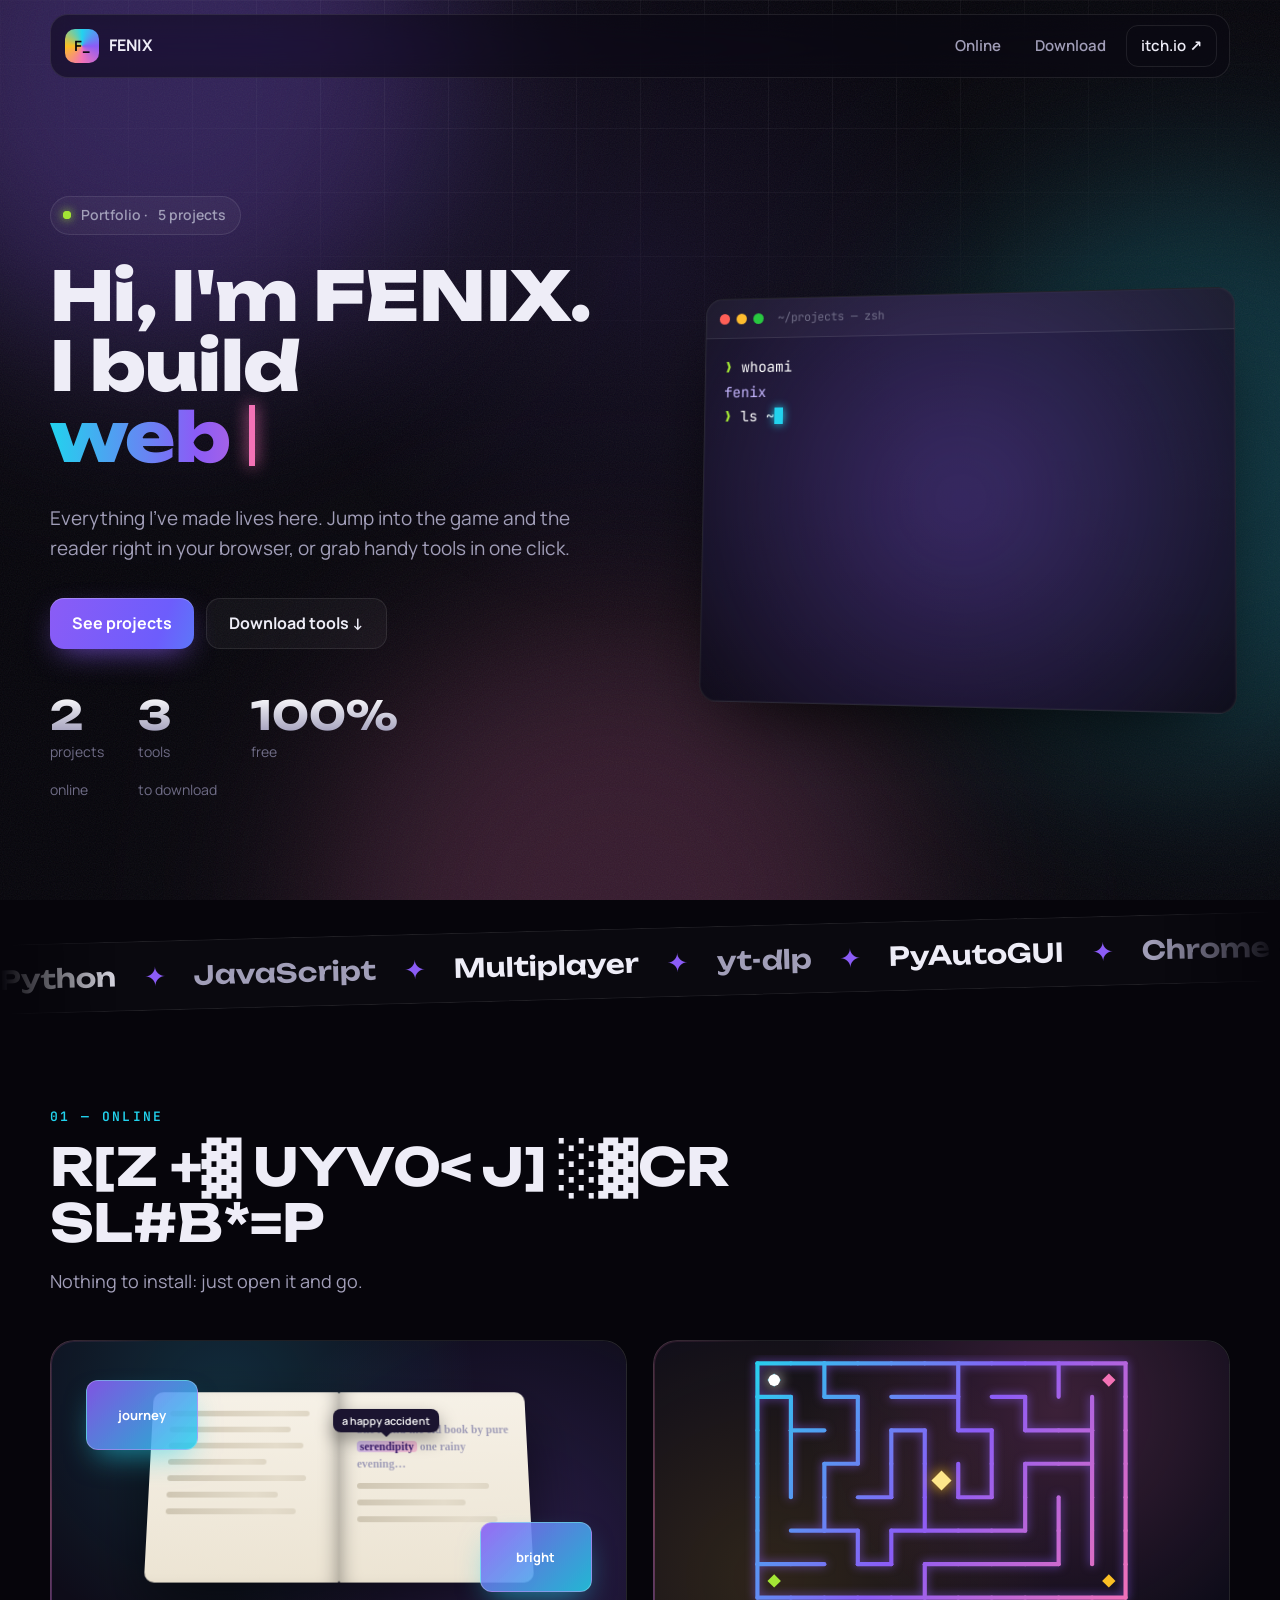
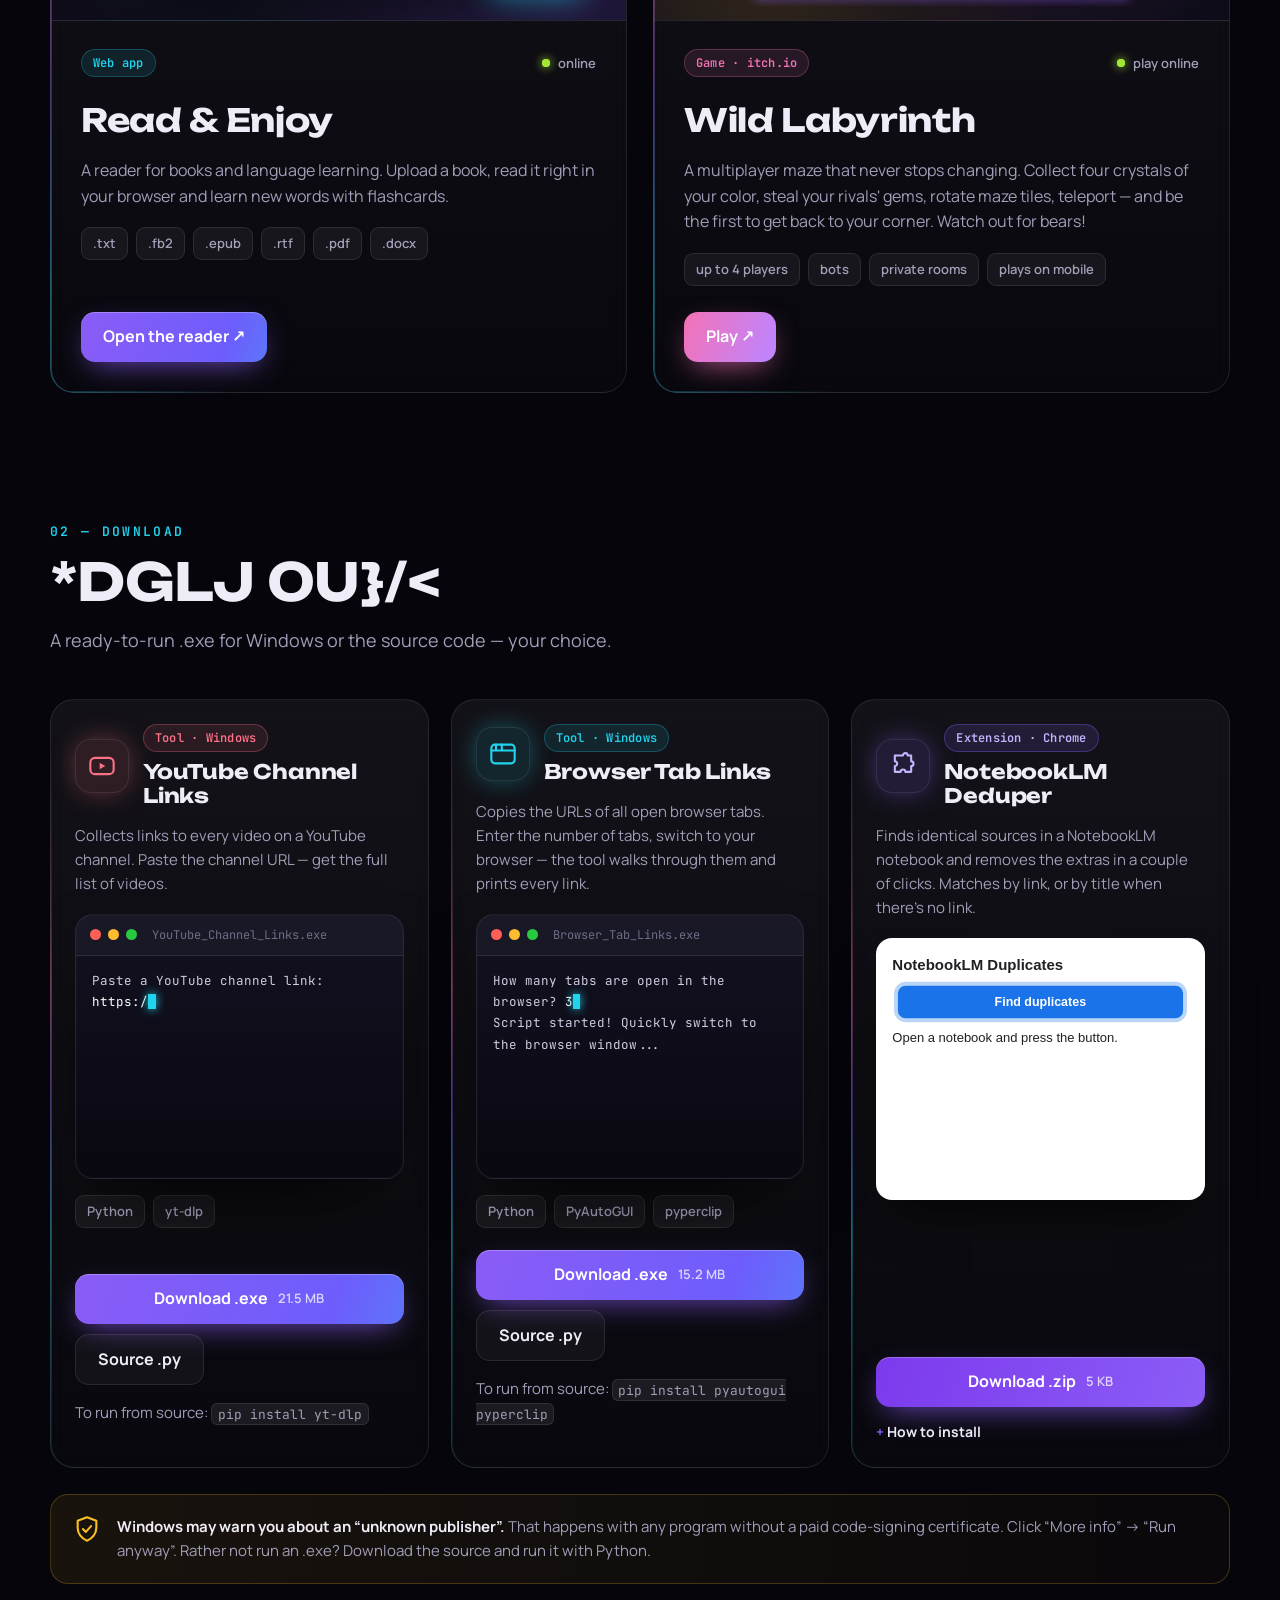
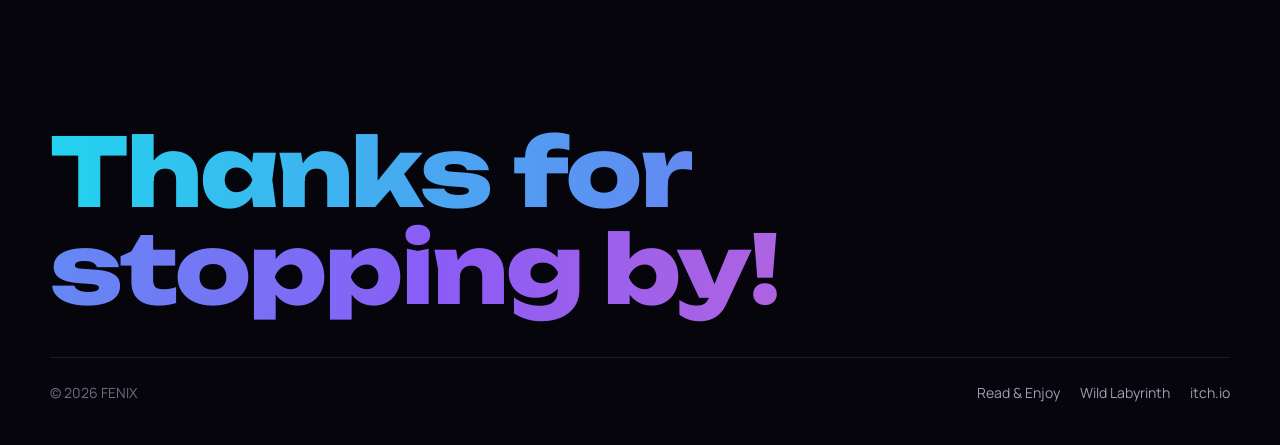
==== commit 15d67bd9: "Litle correct 2 commit" ====
--- a/index.html
+++ b/index.html
@@ -12,7 +12,7 @@
   <link rel="preconnect" href="https://fonts.googleapis.com">
   <link rel="preconnect" href="https://fonts.gstatic.com" crossorigin>
   <link href="https://fonts.googleapis.com/css2?family=JetBrains+Mono:wght@400;600&family=Manrope:wght@400;500;600;700&family=Unbounded:wght@500;700;800&display=swap" rel="stylesheet">
-  <link rel="stylesheet" href="style.css?v=5">
+  <link rel="stylesheet" href="style.css?v=7">
 </head>
 <body>
   <div class="progress" aria-hidden="true"></div>
@@ -42,7 +42,7 @@
     <!-- ============ HERO ============ -->
     <section class="hero">
       <div class="hero-copy">
-        <p class="pill reveal"><span class="pulse"></span>Portfolio · 5 projects</p>
+        <p class="pill reveal"><span class="pulse"></span>Portfolio · <span id="projectCount">5 projects</span></p>
         <h1 class="reveal">
           <span class="h1-line">Hi, I'm FENIX.</span>
           <span class="h1-line">I build</span>
@@ -54,8 +54,8 @@
           <a class="btn btn-ghost" href="#download">Download tools ↓</a>
         </div>
         <div class="stats reveal">
-          <div class="stat"><b data-count="2">0</b><span>projects<br>online</span></div>
-          <div class="stat"><b data-count="3">0</b><span>tools<br>to download</span></div>
+          <div class="stat"><b id="statOnline" data-count="2">0</b><span><span id="statOnlineLabel">projects</span><br>online</span></div>
+          <div class="stat"><b id="statDownload" data-count="3">0</b><span><span id="statDownloadLabel">tools</span><br>to download</span></div>
           <div class="stat"><b data-count="100" data-suffix="%">0</b><span>free</span></div>
         </div>
       </div>
@@ -81,61 +81,7 @@
         <p class="section-sub">Nothing to install: just open it and go.</p>
       </div>
 
-      <div class="online-grid">
-        <article class="card card-online reveal" data-tilt>
-          <div class="card-visual reader-visual" aria-hidden="true">
-            <div class="book">
-              <div class="page page-left">
-                <span class="ln" style="--w:92%"></span>
-                <span class="ln" style="--w:80%"></span>
-                <span class="ln" style="--w:88%"></span>
-                <span class="ln" style="--w:64%"></span>
-                <span class="ln" style="--w:90%"></span>
-                <span class="ln" style="--w:72%"></span>
-                <span class="ln" style="--w:84%"></span>
-              </div>
-              <div class="page page-right">
-                <p class="book-text">She found the old book by pure <mark class="word">serendipity<span class="tip">a happy accident</span></mark> one rainy evening…</p>
-                <span class="ln" style="--w:86%"></span>
-                <span class="ln" style="--w:70%"></span>
-                <span class="ln" style="--w:90%"></span>
-              </div>
-            </div>
-            <div class="flash f1"><div class="flash-inner"><b>journey</b><b class="back">a long trip</b></div></div>
-            <div class="flash f2"><div class="flash-inner"><b>bright</b><b class="back">full of light</b></div></div>
-          </div>
-          <div class="card-body">
-            <div class="card-top">
-              <span class="badge">Web app</span>
-              <span class="live"><span class="pulse"></span>online</span>
-            </div>
-            <h3>Read &amp; Enjoy</h3>
-            <p>A reader for books and language learning. Upload a book, read it right in your browser and learn new words with flashcards.</p>
-            <ul class="chips">
-              <li>.txt</li><li>.fb2</li><li>.epub</li><li>.rtf</li><li>.pdf</li><li>.docx</li>
-            </ul>
-            <a class="btn btn-primary" href="https://read-and-enjoy.onrender.com" target="_blank" rel="noopener"><span>Open the reader ↗</span></a>
-          </div>
-        </article>
-
-        <article class="card card-online reveal" data-tilt>
-          <div class="card-visual maze-visual" aria-hidden="true">
-            <svg class="maze" viewBox="0 0 460 300" preserveAspectRatio="xMidYMid meet"></svg>
-          </div>
-          <div class="card-body">
-            <div class="card-top">
-              <span class="badge badge-pink">Game · itch.io</span>
-              <span class="live"><span class="pulse"></span>play online</span>
-            </div>
-            <h3>Wild Labyrinth</h3>
-            <p>A multiplayer maze that never stops changing. Collect four crystals of your color, steal your rivals' gems, rotate maze tiles, teleport — and be the first to get back to your corner. Watch out for bears!</p>
-            <ul class="chips">
-              <li>up to 4 players</li><li>bots</li><li>private rooms</li><li>plays on mobile</li>
-            </ul>
-            <a class="btn btn-primary btn-pink" href="https://starter-programist.itch.io/wild-labrynth" target="_blank" rel="noopener"><span>Play ↗</span></a>
-          </div>
-        </article>
-      </div>
+      <div class="online-grid" id="onlineGrid"></div>
     </section>
 
     <!-- ============ DOWNLOAD ============ -->
@@ -146,89 +92,7 @@
         <p class="section-sub">A ready-to-run .exe for Windows or the source code — your choice.</p>
       </div>
 
-      <div class="dl-grid">
-        <article class="card dl-card reveal" data-tilt>
-          <div class="dl-head">
-            <div class="dl-icon icon-red">
-              <svg viewBox="0 0 24 24" aria-hidden="true"><rect x="2" y="5" width="20" height="14" rx="4"/><path d="M10 9.2v5.6l4.8-2.8z" class="fill"/></svg>
-            </div>
-            <div>
-              <span class="badge">Tool · Windows</span>
-              <h3>YouTube Channel Links</h3>
-            </div>
-          </div>
-          <p>Collects links to every video on a YouTube channel. Paste the channel URL — get the full list of videos.</p>
-          <div class="terminal mini">
-            <div class="term-bar"><i></i><i></i><i></i><span>YouTube_Channel_Links.exe</span></div>
-            <pre class="term-body" data-script="youtube"></pre>
-          </div>
-          <ul class="chips"><li>Python</li><li>yt-dlp</li></ul>
-          <div class="dl-actions">
-            <a class="btn btn-primary" href="downloads/YouTube_Channel_Links.exe" download><span>Download .exe</span><small>21.5 MB</small></a>
-            <a class="btn btn-ghost" href="code.html?file=youtube">Source .py</a>
-          </div>
-          <p class="hint">To run from source: <code>pip install yt-dlp</code></p>
-        </article>
-
-        <article class="card dl-card reveal" data-tilt>
-          <div class="dl-head">
-            <div class="dl-icon icon-cyan">
-              <svg viewBox="0 0 24 24" aria-hidden="true"><rect x="2" y="4" width="20" height="16" rx="3"/><path d="M2 9h20M6 4v5M11 4v5"/></svg>
-            </div>
-            <div>
-              <span class="badge">Tool · Windows</span>
-              <h3>Browser Tab Links</h3>
-            </div>
-          </div>
-          <p>Copies the URLs of all open browser tabs. Enter the number of tabs, switch to your browser — the tool walks through them and prints every link.</p>
-          <div class="terminal mini">
-            <div class="term-bar"><i></i><i></i><i></i><span>Browser_Tab_Links.exe</span></div>
-            <pre class="term-body" data-script="tabs"></pre>
-          </div>
-          <ul class="chips"><li>Python</li><li>PyAutoGUI</li><li>pyperclip</li></ul>
-          <div class="dl-actions">
-            <a class="btn btn-primary" href="downloads/Browser_Tab_Links.exe" download><span>Download .exe</span><small>15.2 MB</small></a>
-            <a class="btn btn-ghost" href="code.html?file=tabs">Source .py</a>
-          </div>
-          <p class="hint">To run from source: <code>pip install pyautogui pyperclip</code></p>
-        </article>
-
-        <article class="card dl-card reveal" data-tilt>
-          <div class="dl-head">
-            <div class="dl-icon icon-violet">
-              <svg viewBox="0 0 24 24" aria-hidden="true"><path d="M9 3h3a2 2 0 1 1 4 0h3v5a2 2 0 1 1 0 4v5h-5a2 2 0 1 0-4 0H5v-5a2 2 0 1 0 0-4V3z"/></svg>
-            </div>
-            <div>
-              <span class="badge badge-violet">Extension · Chrome</span>
-              <h3>NotebookLM Deduper</h3>
-            </div>
-          </div>
-          <p>Finds identical sources in a NotebookLM notebook and removes the extras in a couple of clicks. Matches by link, or by title when there's no link.</p>
-          <div class="popup-mock" data-popup>
-            <div class="pm-title">NotebookLM Duplicates</div>
-            <div class="pm-btn">Find duplicates</div>
-            <div class="pm-status">Open a notebook and press the button.</div>
-            <div class="pm-list">
-              <div>youtube.com/watch?v=dQw… — remove: 2</div>
-              <div>Lecture 3. Neural networks — remove: 1</div>
-              <div>medium.com/@ai/attention… — remove: 1</div>
-            </div>
-            <div class="pm-btn pm-danger">Remove found duplicates</div>
-          </div>
-          <div class="dl-actions">
-            <a class="btn btn-primary btn-violet" href="downloads/notebooklm_deduper.zip" download><span>Download .zip</span><small>5 KB</small></a>
-          </div>
-          <details class="install">
-            <summary>How to install</summary>
-            <ol>
-              <li>Unzip the archive — you'll get the <code>notebooklm_deduper</code> folder.</li>
-              <li>Open <code>chrome://extensions</code> in Chrome.</li>
-              <li>Turn on “Developer mode” in the top right corner.</li>
-              <li>Click “Load unpacked” and pick the folder.</li>
-            </ol>
-          </details>
-        </article>
-      </div>
+      <div class="dl-grid" id="downloadGrid"></div>
 
       <div class="notice reveal">
         <div class="notice-icon">
@@ -243,14 +107,14 @@
     <p class="footer-big"><span class="shimmer">Thanks for stopping by!</span></p>
     <div class="footer-row">
       <span>© <span id="year">2026</span> FENIX</span>
-      <nav>
-        <a href="https://read-and-enjoy.onrender.com" target="_blank" rel="noopener">Read &amp; Enjoy</a>
-        <a href="https://starter-programist.itch.io/wild-labrynth" target="_blank" rel="noopener">Wild Labyrinth</a>
+      <nav id="footerLinks">
         <a href="https://starter-programist.itch.io/" target="_blank" rel="noopener">itch.io</a>
       </nav>
     </div>
   </footer>
 
-  <script src="script.js?v=5"></script>
+  <script src="projects.js?v=7"></script>
+  <script src="render.js?v=7"></script>
+  <script src="script.js?v=7"></script>
 </body>
 </html>
--- a/style.css
+++ b/style.css
@@ -737,6 +737,112 @@
 .footer-row a { color: var(--muted); transition: color .2s; }
 .footer-row a:hover { color: var(--text); }
 
+/* ---------- extra card colors (pick one per project in projects.js) ---------- */
+.badge-red { color: var(--red); background: rgba(251, 113, 133, .1); border-color: rgba(251, 113, 133, .3); }
+.badge-amber { color: var(--amber); background: rgba(251, 191, 36, .1); border-color: rgba(251, 191, 36, .3); }
+.badge-lime { color: var(--lime); background: rgba(163, 230, 53, .1); border-color: rgba(163, 230, 53, .3); }
+.icon-pink { color: var(--pink); background: rgba(244, 114, 182, .12); box-shadow: 0 0 30px -8px rgba(244, 114, 182, .7); }
+.icon-amber { color: var(--amber); background: rgba(251, 191, 36, .12); box-shadow: 0 0 30px -8px rgba(251, 191, 36, .7); }
+.icon-lime { color: var(--lime); background: rgba(163, 230, 53, .12); box-shadow: 0 0 30px -8px rgba(163, 230, 53, .7); }
+.btn-amber { background-image: linear-gradient(110deg, #f97316, var(--amber) 50%, var(--pink)); box-shadow: 0 10px 30px -10px rgba(251, 191, 36, .7); }
+.btn-lime { background-image: linear-gradient(110deg, #16a34a, var(--lime) 55%, var(--cyan)); box-shadow: 0 10px 30px -10px rgba(163, 230, 53, .7); }
+.dl-emoji { font-size: 28px; line-height: 1; }
+
+/* ---------- automatic picture for new projects ---------- */
+.auto-visual {
+  display: grid;
+  place-items: center;
+  background:
+    radial-gradient(circle at 50% 55%, color-mix(in srgb, var(--accent) 34%, transparent), transparent 55%),
+    radial-gradient(circle at 15% 15%, rgba(139, 92, 246, .22), transparent 50%),
+    radial-gradient(circle at 85% 90%, rgba(34, 211, 238, .16), transparent 50%),
+    var(--bg-2);
+}
+.auto-visual::before {
+  content: "";
+  position: absolute;
+  inset: 0;
+  background-image:
+    linear-gradient(rgba(255, 255, 255, .06) 1px, transparent 1px),
+    linear-gradient(90deg, rgba(255, 255, 255, .06) 1px, transparent 1px);
+  background-size: 32px 32px;
+  mask-image: radial-gradient(circle at 50% 55%, #000 10%, transparent 70%);
+  -webkit-mask-image: radial-gradient(circle at 50% 55%, #000 10%, transparent 70%);
+  animation: gridmove 8s linear infinite;
+}
+@keyframes gridmove { to { background-position: 32px 32px; } }
+.auto-ring {
+  position: absolute;
+  width: 170px;
+  height: 170px;
+  border-radius: 50%;
+  border: 1.5px dashed color-mix(in srgb, var(--accent) 70%, transparent);
+  animation: ringspin 14s linear infinite;
+}
+.auto-ring.r2 { width: 240px; height: 240px; border-style: solid; border-color: color-mix(in srgb, var(--accent) 22%, transparent); animation-duration: 22s; animation-direction: reverse; }
+.auto-ring.r3 { width: 320px; height: 320px; border-style: dotted; border-color: rgba(255, 255, 255, .12); animation-duration: 30s; }
+@keyframes ringspin { to { transform: rotate(360deg); } }
+.auto-orb {
+  position: relative;
+  display: grid;
+  place-items: center;
+  width: 112px;
+  height: 112px;
+  border-radius: 50%;
+  border: 1px solid rgba(255, 255, 255, .22);
+  background: radial-gradient(circle at 35% 30%, rgba(255, 255, 255, .28), color-mix(in srgb, var(--accent) 38%, transparent) 60%);
+  box-shadow: 0 0 60px color-mix(in srgb, var(--accent) 65%, transparent), inset 0 0 30px rgba(255, 255, 255, .12);
+  backdrop-filter: blur(6px);
+  animation: orb 4.5s ease-in-out infinite;
+}
+@keyframes orb { 50% { translate: 0 -10px; box-shadow: 0 0 90px color-mix(in srgb, var(--accent) 80%, transparent), inset 0 0 30px rgba(255, 255, 255, .18); } }
+.auto-emoji { font-size: 50px; line-height: 1; filter: drop-shadow(0 6px 14px rgba(0, 0, 0, .45)); }
+/* each dot is an invisible circle that spins; ::after is the glowing dot on its edge */
+.auto-dot { position: absolute; top: calc(50% - 89px); left: calc(50% - 89px); width: 178px; height: 178px; }
+.auto-dot::after {
+  content: "";
+  position: absolute;
+  top: -4px;
+  left: calc(50% - 4px);
+  width: 8px;
+  height: 8px;
+  border-radius: 50%;
+  background: var(--accent);
+  box-shadow: 0 0 14px var(--accent);
+}
+.auto-dot.d1 { animation: ringspin 6s linear infinite; }
+.auto-dot.d2 { animation: ringspin 9s linear -3s infinite reverse; }
+.auto-dot.d3 { width: 258px; height: 258px; top: calc(50% - 129px); left: calc(50% - 129px); animation: ringspin 12s linear infinite; }
+.auto-word {
+  position: absolute;
+  left: 18px;
+  right: 18px;
+  bottom: 12px;
+  overflow: hidden;
+  white-space: nowrap;
+  text-overflow: ellipsis;
+  text-align: right;
+  font: 800 30px/1 var(--font-display);
+  letter-spacing: -.02em;
+  color: transparent;
+  -webkit-text-stroke: 1px rgba(255, 255, 255, .16);
+}
+
+/* ---------- own screenshots ---------- */
+.image-visual { padding: 0; }
+.image-frame, .dl-shot { overflow: hidden; }
+.image-frame { position: absolute; inset: 0; }
+.image-frame img, .dl-shot img { display: block; width: 100%; height: 100%; object-fit: cover; transition: transform .8s cubic-bezier(.2, .8, .2, 1); }
+.image-visual::after {
+  content: "";
+  position: absolute;
+  inset: 0;
+  background: linear-gradient(180deg, transparent 55%, rgba(6, 5, 11, .55));
+  pointer-events: none;
+}
+.card:hover .image-frame img, .card:hover .dl-shot img { transform: scale(1.06); }
+.dl-shot { height: 190px; border-radius: 14px; border: 1px solid var(--line); box-shadow: 0 24px 50px -24px rgba(0, 0, 0, .9); }
+
 /* ---------- reveal on scroll ---------- */
 .js .reveal {
   opacity: 0;
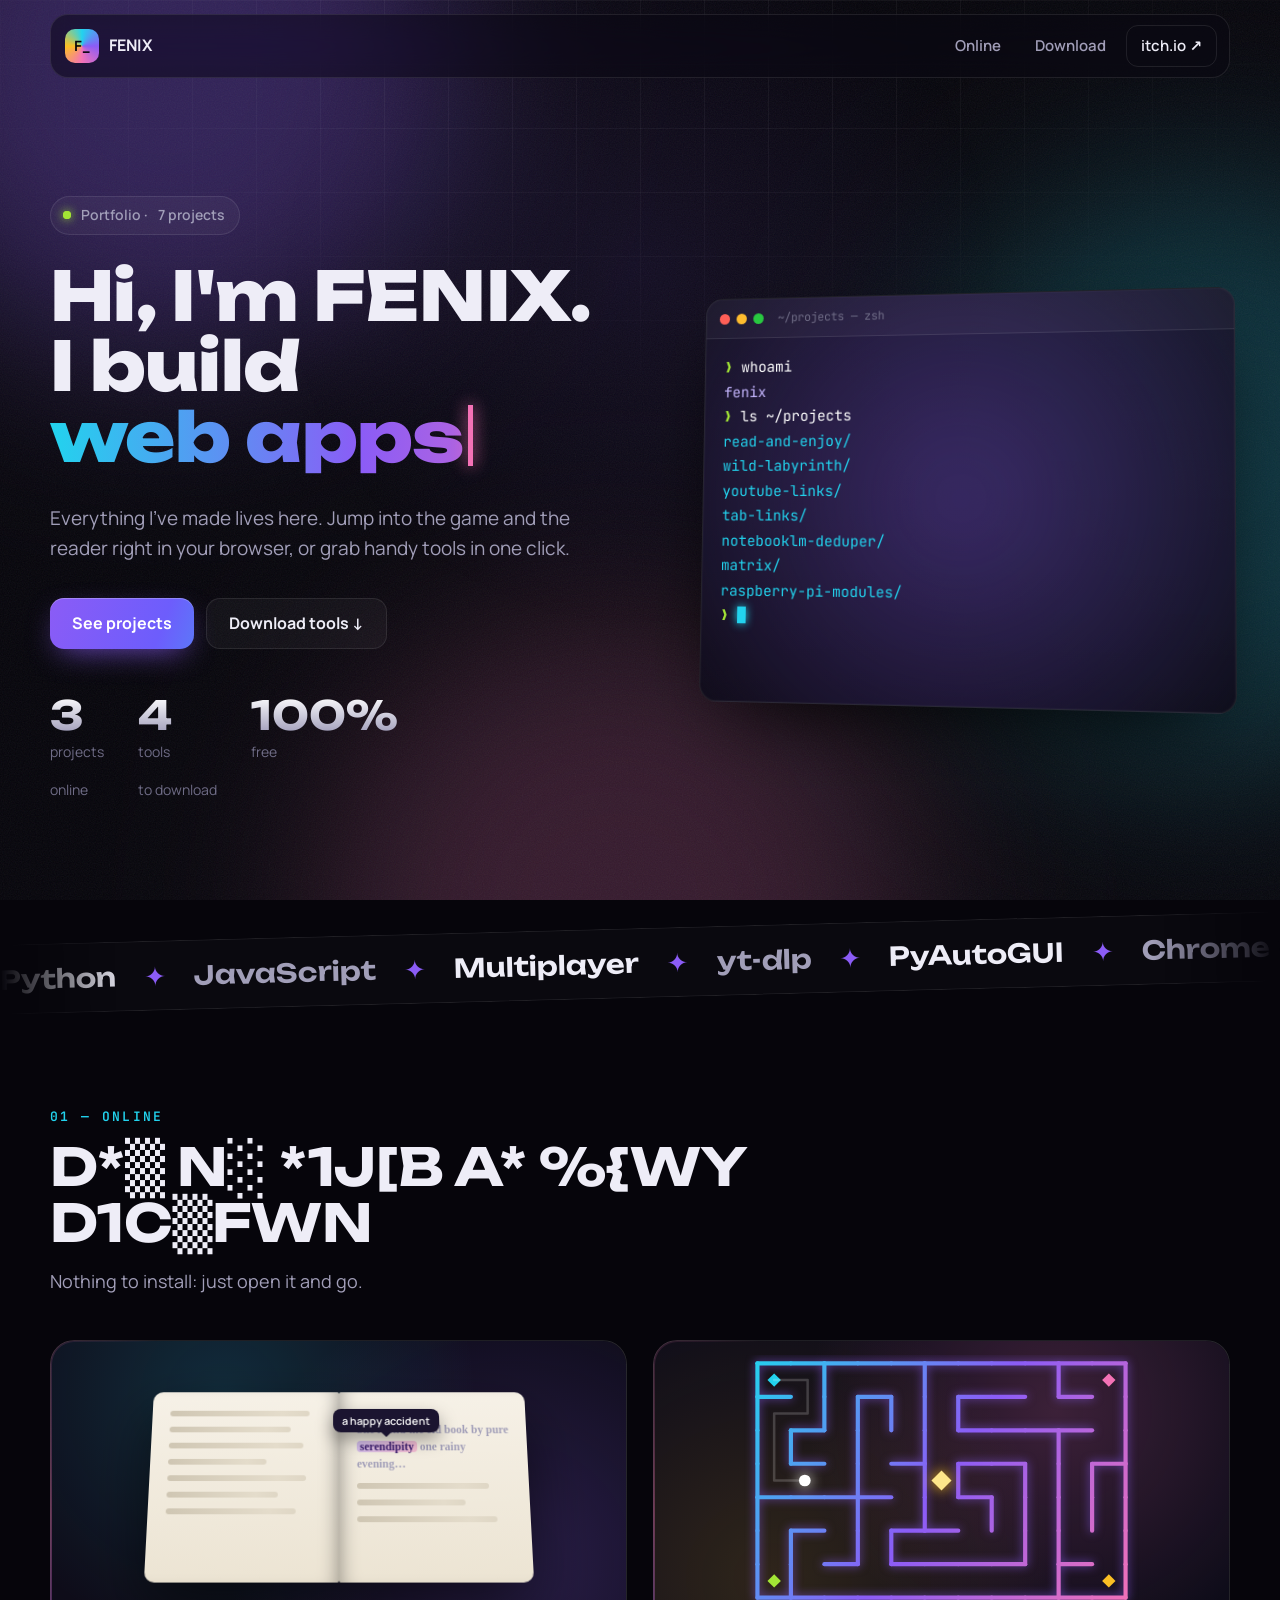
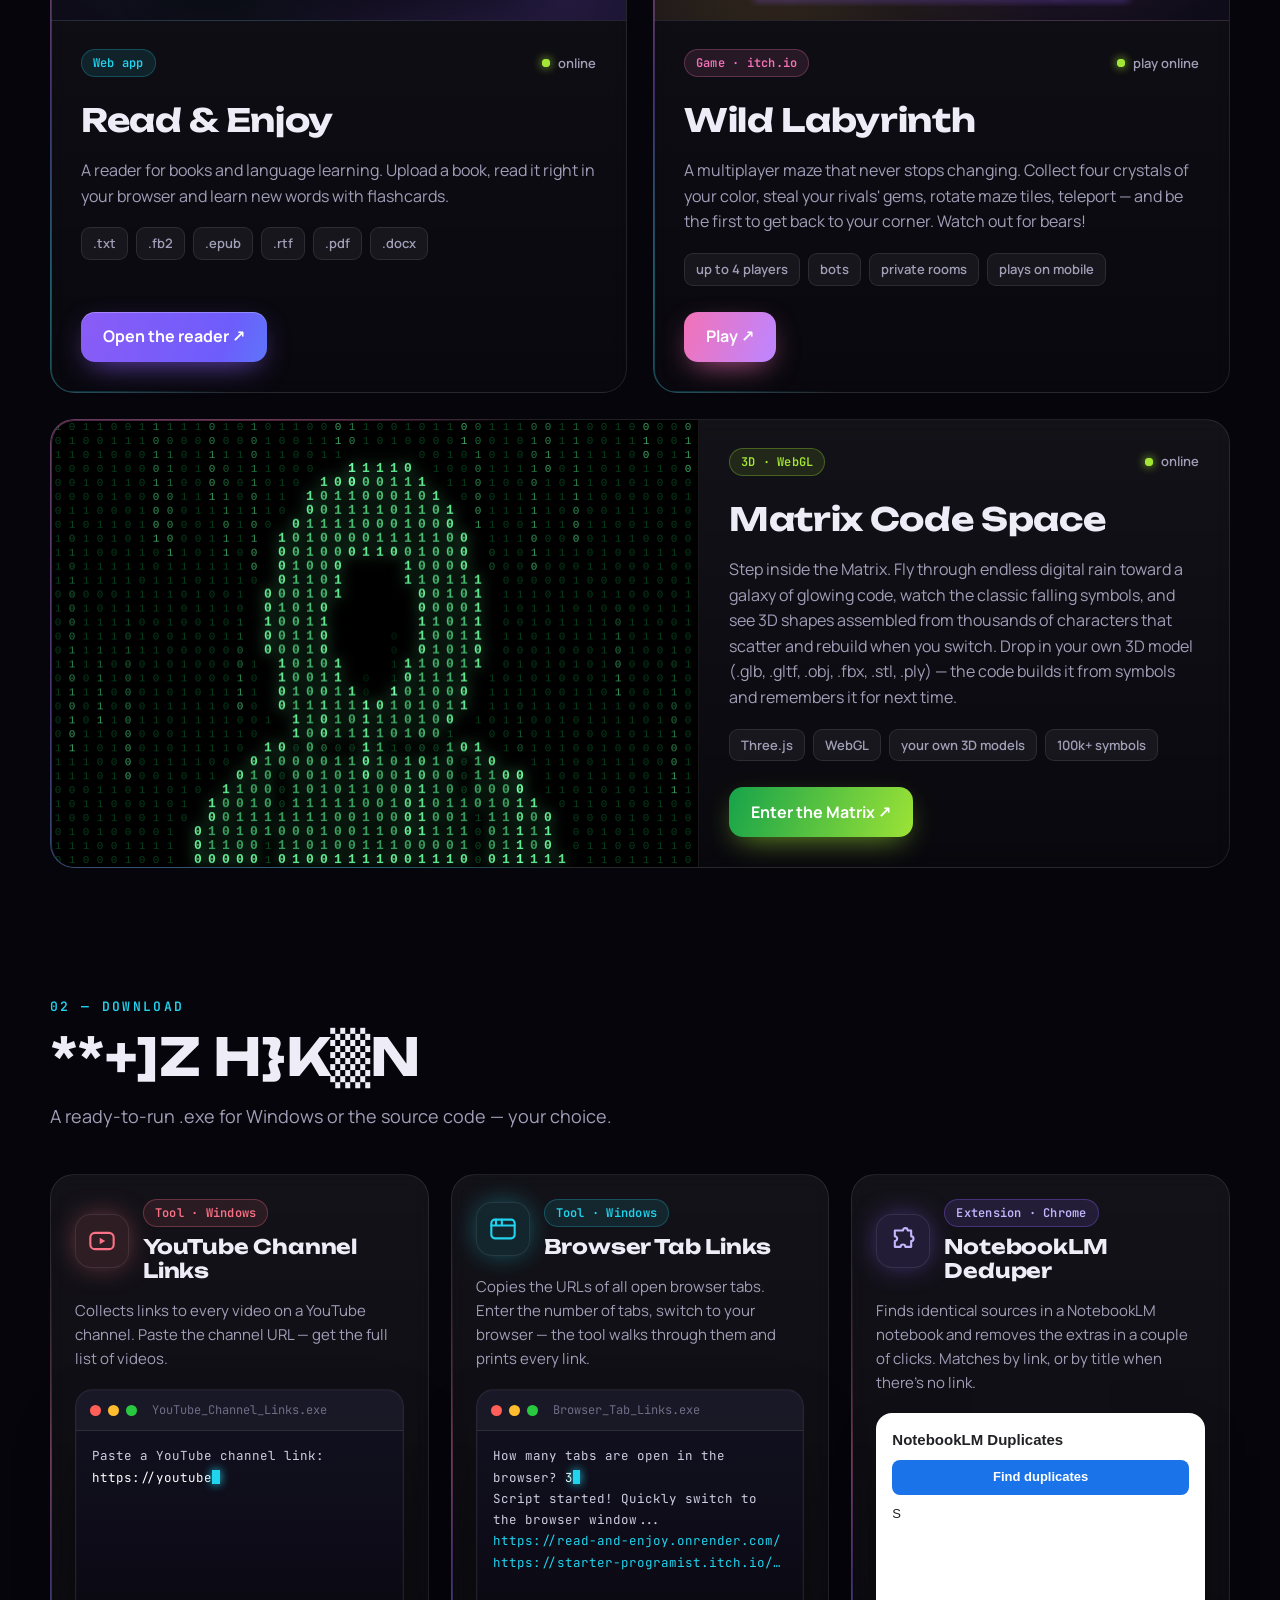
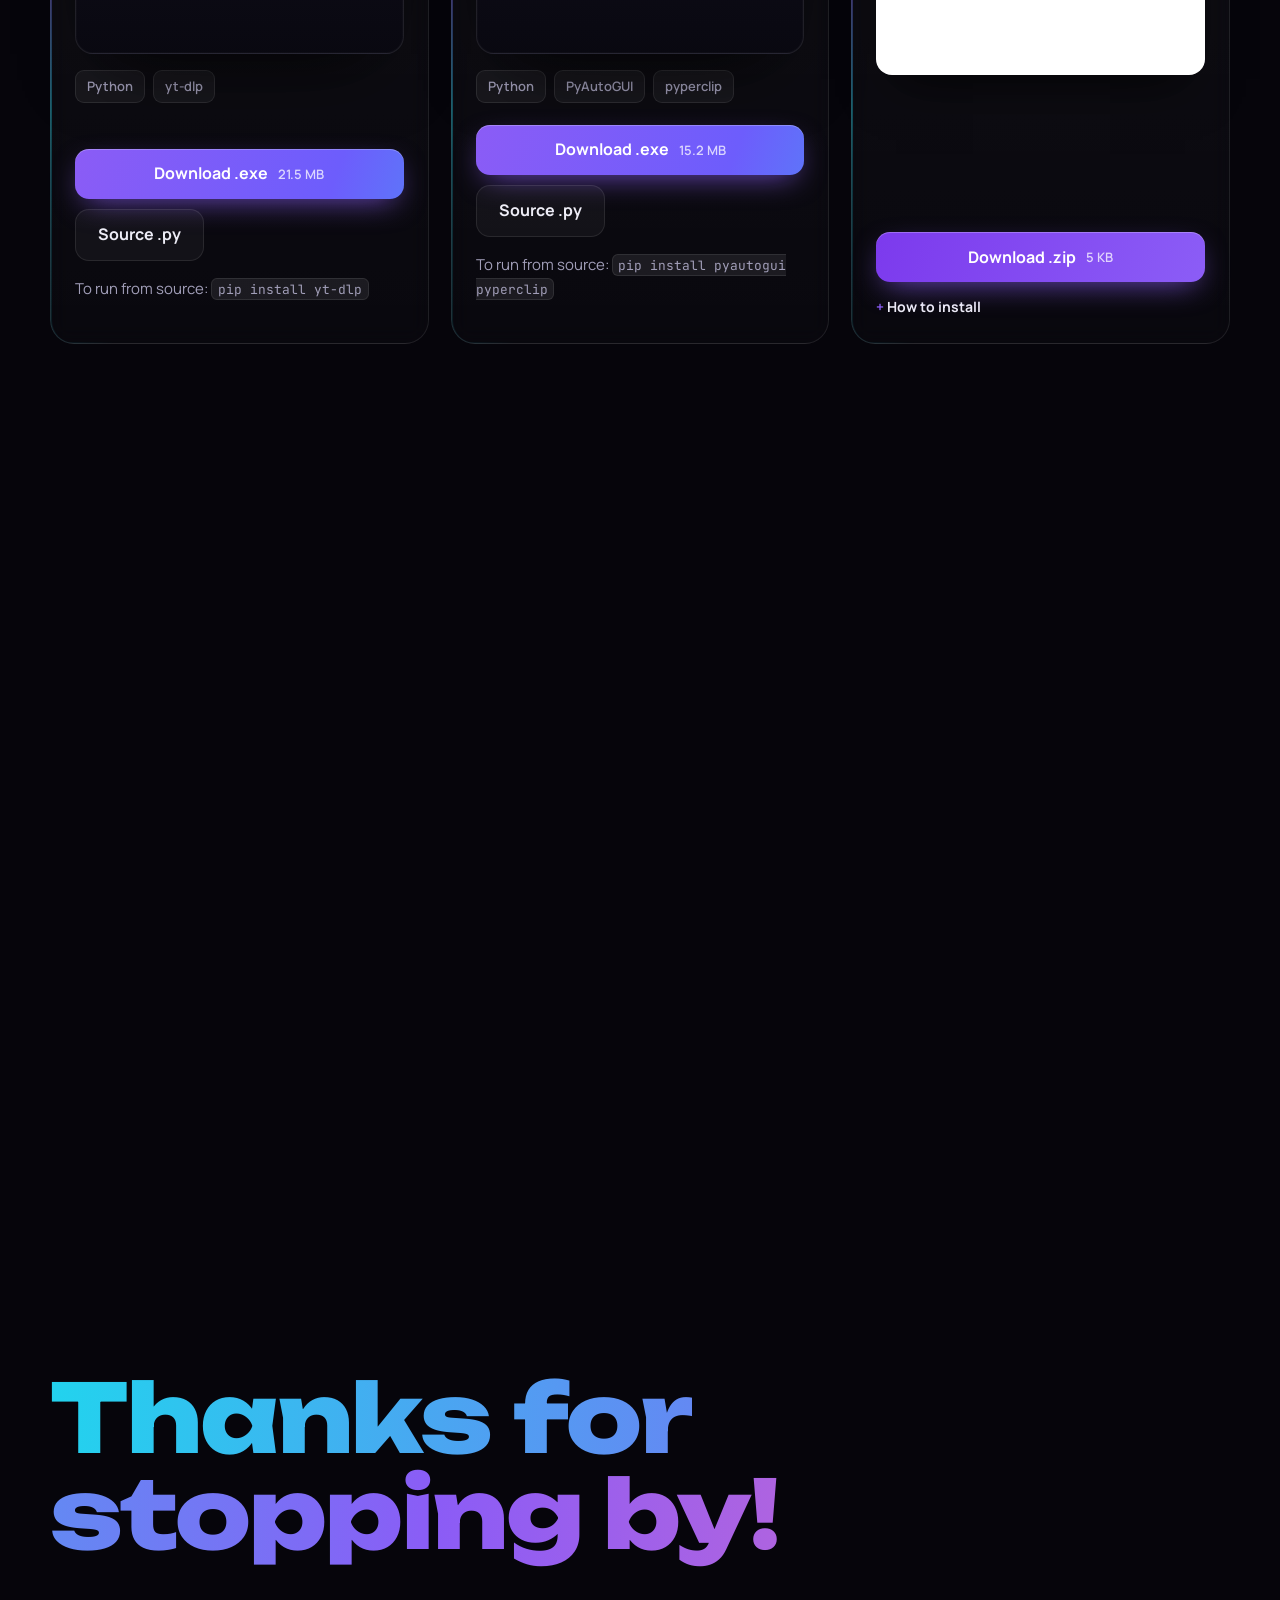
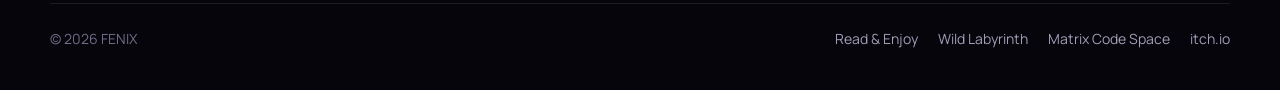
==== commit c8a43648: "Add some programes 3 commit" ====
--- a/index.html
+++ b/index.html
@@ -12,7 +12,7 @@
   <link rel="preconnect" href="https://fonts.googleapis.com">
   <link rel="preconnect" href="https://fonts.gstatic.com" crossorigin>
   <link href="https://fonts.googleapis.com/css2?family=JetBrains+Mono:wght@400;600&family=Manrope:wght@400;500;600;700&family=Unbounded:wght@500;700;800&display=swap" rel="stylesheet">
-  <link rel="stylesheet" href="style.css?v=7">
+  <link rel="stylesheet" href="style.css?v=9">
 </head>
 <body>
   <div class="progress" aria-hidden="true"></div>
@@ -113,8 +113,8 @@
     </div>
   </footer>
 
-  <script src="projects.js?v=7"></script>
-  <script src="render.js?v=7"></script>
-  <script src="script.js?v=7"></script>
+  <script src="projects.js?v=9"></script>
+  <script src="render.js?v=9"></script>
+  <script src="script.js?v=8"></script>
 </body>
 </html>
--- a/style.css
+++ b/style.css
@@ -624,7 +624,9 @@
 .maze .runner { filter: drop-shadow(0 0 8px #fff); }
 
 /* ---------- download cards ---------- */
-.dl-grid { display: grid; grid-template-columns: repeat(3, minmax(0, 1fr)); gap: 22px; }
+/* flex so that an unfinished last row is centered */
+.dl-grid { display: flex; flex-wrap: wrap; justify-content: center; gap: 22px; }
+.dl-grid > .card { flex: 0 1 calc((100% - 44px) / 3); min-width: 0; }
 
 .dl-card { display: flex; flex-direction: column; padding: 24px; }
 .dl-card > p { margin: 16px 0 18px; color: var(--muted); font-size: 15px; }
@@ -828,6 +830,10 @@
   -webkit-text-stroke: 1px rgba(255, 255, 255, .16);
 }
 
+/* ---------- hacker drawn by Matrix rain (render.js) ---------- */
+.hacker-visual { background: #000; }
+.hacker-visual canvas { position: absolute; inset: 0; display: block; width: 100%; height: 100%; }
+
 /* ---------- own screenshots ---------- */
 .image-visual { padding: 0; }
 .image-frame, .dl-shot { overflow: hidden; }
@@ -859,11 +865,25 @@
 @media (max-width: 1000px) {
   .hero { grid-template-columns: 1fr; min-height: 0; padding-top: 70px; }
   .hero-term { transform: none; }
-  .dl-grid { grid-template-columns: repeat(2, minmax(0, 1fr)); }
+  .dl-grid > .card { flex-basis: calc((100% - 22px) / 2); }
+}
+
+/* a lone last online card spans the full row: picture on the left, text on the right */
+@media (min-width: 761px) {
+  .online-grid > .card-online:last-child:nth-child(odd) { grid-column: 1 / -1; flex-direction: row; }
+  .online-grid > .card-online:last-child:nth-child(odd) .card-visual {
+    flex: 0 0 55%;
+    height: auto;
+    min-height: 340px;
+    border-bottom: 0;
+    border-right: 1px solid var(--line);
+    border-radius: calc(var(--radius) - 1px) 0 0 calc(var(--radius) - 1px);
+  }
 }
 
 @media (max-width: 760px) {
-  .online-grid, .dl-grid { grid-template-columns: minmax(0, 1fr); }
+  .online-grid { grid-template-columns: minmax(0, 1fr); }
+  .dl-grid > .card { flex-basis: 100%; }
   .section { padding-top: 80px; }
   .card-visual { height: 230px; }
   .card-online .card-body { padding: 22px 20px 24px; }
